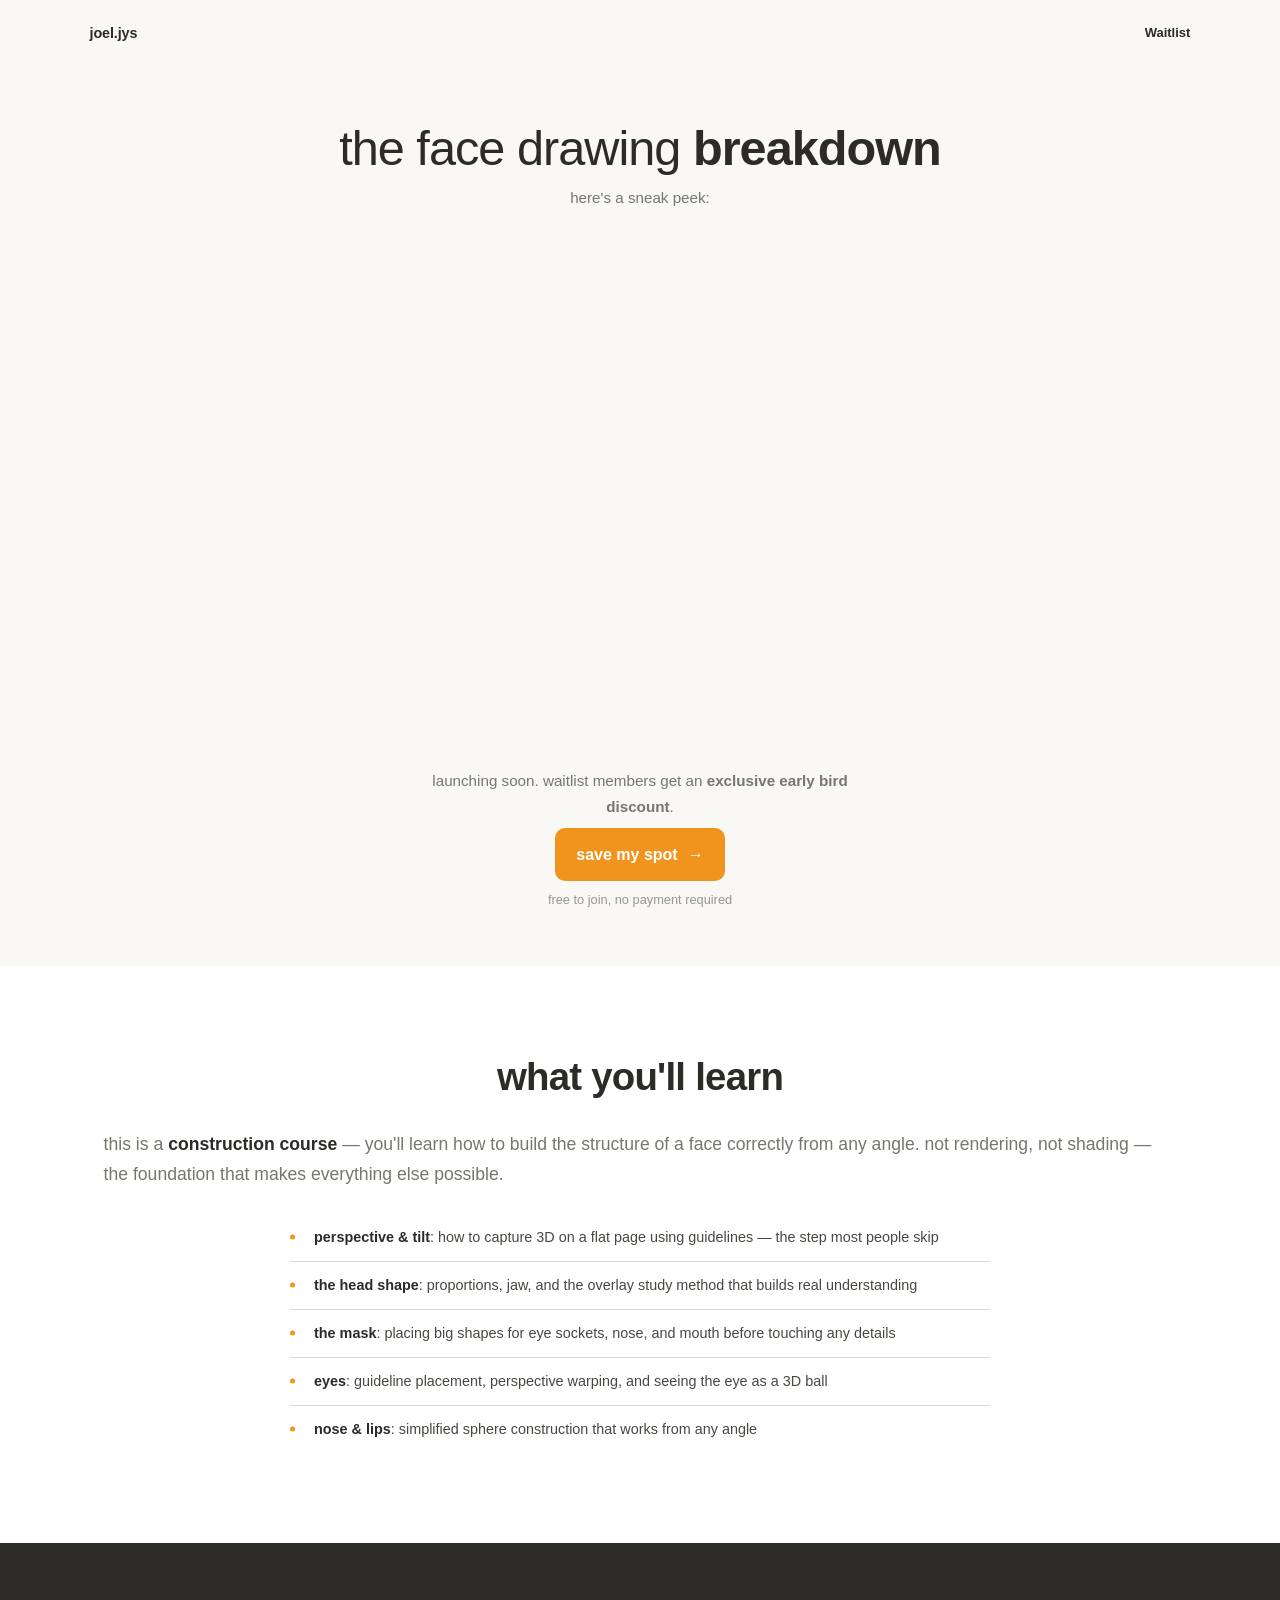
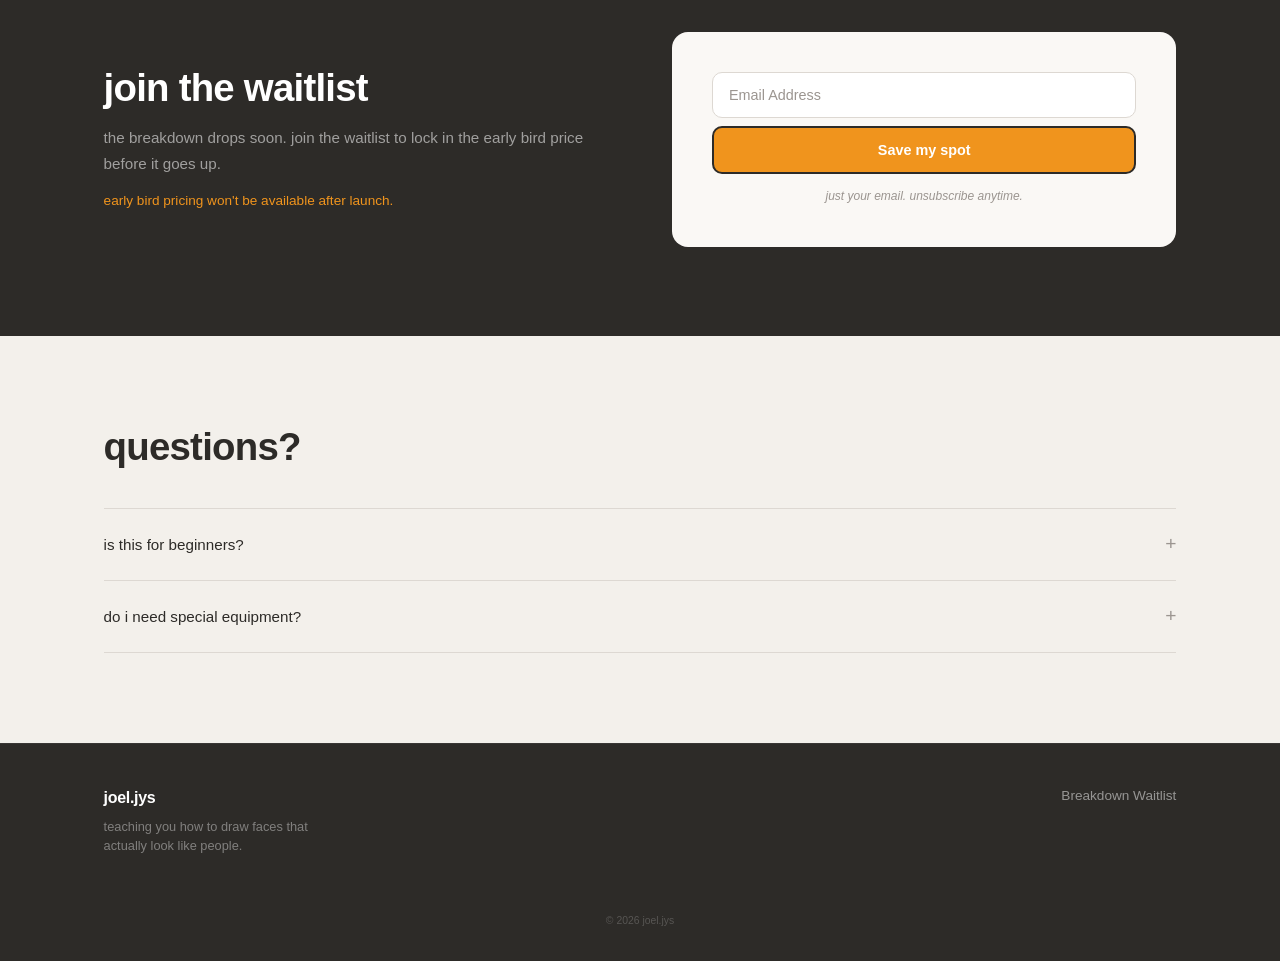
==== index.html @ 5db6d072 "Initial commit: migrate joeljys.com from Netlify" ====
<!DOCTYPE html>
<html lang="en">
<head>
  <meta charset="UTF-8">
  <meta name="viewport" content="width=device-width, initial-scale=1.0">
  <meta name="description" content="join the waitlist for the face drawing breakdown — the face construction method that fixed my drawings.">
  <meta property="og:type" content="website">
  <meta property="og:title" content="the face drawing breakdown - waitlist">
  <meta property="og:description" content="i figured out why your face drawings look 'off'. the face drawing breakdown teaches you how to construct faces correctly from any angle.">
  <meta property="og:image" content="https://joeljys.com/og-image.jpg">
  <meta property="og:url" content="https://joeljys.com">
  <meta name="twitter:card" content="summary_large_image">
  <meta name="twitter:title" content="the face drawing breakdown - waitlist">
  <meta name="twitter:description" content="i figured out why your face drawings look 'off'. the face drawing breakdown shows you the construction method that fixes it.">
  <meta name="twitter:image" content="https://joeljys.com/twitter-card.jpg">
  <link rel="icon" type="image/png" href="favicon.png">
  <title>the face drawing breakdown - waitlist</title>


  <link rel="stylesheet" href="assets/css/custom.css">
</head>
<body>

  <!-- NAV -->
  <nav class="pill-nav">
    <div class="pill-nav-inner">
      <a href="https://joeljys.com" class="brand">joel.jys</a>
      <div class="nav-links">
        <a href="#waitlist" class="nav-link nav-link-accent">Waitlist</a>
      </div>
    </div>
  </nav>

  <!-- ============ HERO ============ -->
  <section class="hero">
    <div class="hero-fade">
      <div class="hero-text">
        <h1 class="hero-title">
          <span>the face drawing</span>
          <span class="hero-title-sub"><strong>breakdown</strong></span>
        </h1>
        <p class="hero-sub">
          here's a sneak peek:
        </p>
      </div>
      <div class="hero-video-wrap">
        <iframe width="560" height="315" src="https://www.youtube.com/embed/fJEwE0bMt4Y?si=ItxbrLTbiFa2AALM" title="YouTube video player" frameborder="0" allow="accelerometer; autoplay; clipboard-write; encrypted-media; gyroscope; picture-in-picture; web-share" referrerpolicy="strict-origin-when-cross-origin" allowfullscreen style="border-radius: 8px; width: 100%; aspect-ratio: 16/9; height: auto;"></iframe>
      </div>
      <div class="hero-text">
        <p class="hero-sub">
          launching soon. waitlist members get an <strong>exclusive early bird discount</strong>.
        </p>
        <a href="#waitlist" class="btn">
          save my spot <span class="btn-arrow">→</span>
        </a>
        <p class="hero-micro">free to join, no payment required</p>
      </div>
    </div>
  </section>

  <!-- ============ WHAT'S INSIDE ============ -->
  <section class="learn">
    <div class="learn-inner">
      <h2>what you'll learn</h2>
      <p style="color: var(--mid); margin-bottom: 1.5rem;">this is a <strong style="color: var(--fg);">construction course</strong> — you'll learn how to build the structure of a face correctly from any angle. not rendering, not shading — the foundation that makes everything else possible.</p>
      <ul class="learn-list">
        <li><strong>perspective & tilt</strong>: how to capture 3D on a flat page using guidelines — the step most people skip</li>
        <li><strong>the head shape</strong>: proportions, jaw, and the overlay study method that builds real understanding</li>
        <li><strong>the mask</strong>: placing big shapes for eye sockets, nose, and mouth before touching any details</li>
        <li><strong>eyes</strong>: guideline placement, perspective warping, and seeing the eye as a 3D ball</li>
        <li><strong>nose & lips</strong>: simplified sphere construction that works from any angle</li>
      </ul>
    </div>
  </section>

  <!-- ============ WAITLIST ============ -->
  <section id="waitlist" class="waitlist">
    <div class="waitlist-inner">
      <div class="waitlist-content">
        <h2>join the waitlist</h2>
        <p class="waitlist-desc">the breakdown drops soon. join the waitlist to lock in the early bird price before it goes up.</p>
        <p class="waitlist-urgency">early bird pricing won't be available after launch.</p>
      </div>
      <div class="waitlist-form">
        <div class="kit-form-container">
          <script src="https://f.convertkit.com/ckjs/ck.5.js"></script>
          <form action="https://app.kit.com/forms/9242110/subscriptions" class="seva-form formkit-form" method="post" data-sv-form="9242110" data-uid="a7ae5dab92" data-format="inline" data-version="5" data-options="{&quot;settings&quot;:{&quot;after_subscribe&quot;:{&quot;action&quot;:&quot;redirect&quot;,&quot;redirect_url&quot;:&quot;https://joeljys.com/thank-you&quot;}},&quot;version&quot;:&quot;5&quot;}">
            <div data-style="clean">
              <ul class="formkit-alert formkit-alert-error" data-element="errors" data-group="alert"></ul>
              <div data-element="fields" data-stacked="false" class="seva-fields formkit-fields">
                <div class="formkit-field">
                  <input class="formkit-input" name="email_address" aria-label="Email Address" placeholder="Email Address" required="" type="email" style="color: rgb(0, 0, 0); border-color: rgb(227, 227, 227); border-radius: 4px; font-weight: 400;">
                </div>
                <button data-element="submit" class="formkit-submit formkit-submit" style="color: rgb(255, 255, 255); background-color: rgb(22, 119, 190); border-radius: 4px; font-weight: 400;">
                  <div class="formkit-spinner"><div></div><div></div><div></div></div>
                  <span>Save my spot</span>
                </button>
              </div>
            </div>
          </form>
        </div>
        <p class="waitlist-fine">just your email. unsubscribe anytime.</p>
      </div>
    </div>
  </section>

  <!-- ============ FAQ ============ -->
  <section class="faq">
    <div class="faq-inner">
      <h2>questions?</h2>
      <div class="faq-list">
        <details class="faq-item">
          <summary class="faq-q">is this for beginners?</summary>
          <p class="faq-a">yes. if you can draw basic shapes, you can follow this. it's designed for anyone who struggles with faces — whether you're brand new or you've been drawing for years and still can't get them right.</p>
        </details>
        <details class="faq-item">
          <summary class="faq-q">do i need special equipment?</summary>
          <p class="faq-a">nope. pencil and paper, or any digital drawing app. the method works regardless of your tools.</p>
        </details>
      </div>
    </div>
  </section>

  <!-- ============ FOOTER ============ -->
  <footer class="footer">
    <div class="footer-inner">
      <div class="footer-left">
        <div class="footer-logo">joel.jys</div>
        <p class="footer-tagline">teaching you how to draw faces that actually look like people.</p>
      </div>
      <nav class="footer-links">
        <a href="#waitlist">Breakdown Waitlist</a>
      </nav>
    </div>
    <p class="footer-copy">&copy; 2026 joel.jys</p>
  </footer>

</body>
</html>
---- assets/css/custom.css ----
/* ================================================
   JOEL.JYS — FACE DRAWING COURSE WAITLIST
   ================================================ */

:root {
  --bg:      #F3F0EB;
  --fg:      #2D2B28;
  --fg-soft: #4A4742;
  --mid:     #7A756E;
  --light:   #9B9590;
  --faint:   #DDD8D2;
  --accent:  #F0941D;
  --accent-h:#D98318;
  --plum:    #9B7EAC;
  --white:   #FFFFFF;
  --paper:   #FAF8F5;

  --section-py: clamp(3.5rem, 7vw, 6rem);
  --container-px: max(1.5rem, 7vw);

  --sans:  'Helvetica Neue', Helvetica, Arial, sans-serif;
  --display: 'Helvetica Neue', Helvetica, Arial, sans-serif;
  --serif: 'Instrument Serif', Georgia, serif;
}

/* ── Reset ── */
*, *::before, *::after { margin: 0; padding: 0; box-sizing: border-box; }
html { scroll-behavior: smooth; -webkit-font-smoothing: antialiased; }
body {
  font-family: var(--sans);
  color: var(--fg);
  background: var(--bg);
  font-size: clamp(0.95rem, 0.85rem + 0.4vw, 1.1rem);
  line-height: 1.7;
  overflow-x: hidden;
}

/* ── Typography ── */
h1, h2, h3 {
  font-family: var(--display);
  font-weight: 700;
  line-height: 1.1;
  letter-spacing: -0.02em;
}

h1 { font-size: clamp(1.8rem, 3.8vw, 3.2rem); line-height: 1.15; font-family: 'Helvetica Neue', Helvetica, Arial, sans-serif; font-weight: 500; }
h2 { font-size: clamp(1.5rem, 3vw, 2.4rem); }
h3 { font-size: clamp(1.05rem, 1.3vw + 0.3rem, 1.25rem); }

em {
  font-style: italic;
  color: var(--plum);
}

small { font-size: 0.8em; opacity: 0.6; }


/* ── Pill Nav ── */
.pill-nav {
  width: 100%;
  display: flex; justify-content: center;
  padding: 16px var(--container-px);
  background: var(--paper);
}
.pill-nav-inner {
  display: flex; align-items: center; justify-content: space-between;
  width: 100%; max-width: 1252px;
}
.brand {
  color: var(--fg); text-decoration: none;
  font-weight: 600; font-size: 0.9rem; letter-spacing: -0.01em;
}
.nav-links { display: flex; gap: 20px; }
.nav-link {
  padding: 6px 0;
  text-decoration: none; font-size: 0.8125rem; font-weight: 500;
  color: var(--mid); transition: color 0.15s;
}
.nav-link:hover { color: var(--fg); }
.nav-link-accent { color: var(--fg); font-weight: 600; }
.nav-link-accent:hover { color: var(--fg); }

/* ── Buttons ── */
.btn {
  display: inline-flex; align-items: center; gap: 10px;
  padding: 0.75rem 1.25rem;
  background: var(--accent); color: var(--white);
  border: 1px solid transparent; border-radius: 0.625rem;
  font-family: var(--sans); font-size: 1rem; font-weight: 600;
  text-decoration: none; transition: background-color 0.15s ease;
  cursor: pointer;
}
.btn:hover {
  background: var(--accent-h);
}
.btn-light {
  background: var(--white); border-color: rgba(255,255,255,0.3);
  color: var(--fg);
}
.btn-light:hover {
  background: var(--bg); border-color: var(--bg);
  box-shadow: 0 12px 32px rgba(255,255,255,0.1);
}
.btn-dark {
  background: var(--fg); border-color: var(--fg);
  color: var(--white);
}
.btn-dark:hover {
  background: #1A1816;
  transform: translateY(-2px);
  box-shadow: 0 12px 32px rgba(0,0,0,0.25);
}
.btn-arrow {
  display: inline-block;
  transition: transform 0.25s cubic-bezier(.4,0,.2,1);
}
.btn:hover .btn-arrow { transform: translateX(5px); }

/* ================================================
   HERO
   ================================================ */
.hero {
  background: var(--paper);
  padding: 0 var(--container-px);
  min-height: 100vh;
  display: flex;
  align-items: center;
  justify-content: center;
}
.hero-split {
  width: 100%;
  max-width: 1252px;
  margin: 0 auto;
  display: grid;
  grid-template-columns: 1fr;
  gap: 2.5rem;
  align-items: center;
  animation: fadeIn 0.6s cubic-bezier(.4,0,.2,1) forwards;
}
@media (min-width: 960px) {
  .hero-split {
    grid-template-columns: 1fr 1fr;
    gap: clamp(3rem, 5vw, 5rem);
  }
}

/* ── Hero centered (VSL layout) ── */
.hero-fade {
  width: 100%;
  max-width: 900px;
  margin: 0 auto;
  display: flex;
  flex-direction: column;
  align-items: center;
  text-align: center;
  gap: 2rem;
  animation: fadeIn 0.6s cubic-bezier(.4,0,.2,1) forwards;
}

/* ── Hero left (text + CTA) ── */
.hero-left {
  display: flex;
  flex-direction: column;
  gap: 1rem;
  text-align: center;
}
@media (min-width: 960px) {
  .hero-left { text-align: left; }
}

.hero-kicker {
  font-size: 0.75rem;
  font-weight: 600;
  letter-spacing: 0.08em;
  text-transform: uppercase;
  color: var(--light);
}

.hero-actions {
  display: flex;
  flex-direction: row;
  align-items: center;
  gap: 1rem;
}
@media (max-width: 959px) {
  .hero-actions { justify-content: center; }
}

/* ── Hero right (key visual) ── */
.hero-right {
  display: flex;
  justify-content: center;
}
.hero-visual {
  width: 100%;
  max-width: 520px;
  aspect-ratio: 4 / 3;
  background: var(--bg);
  border-radius: 16px;
  border: 1px solid rgba(0,0,0,0.08);
  box-shadow: 0px 24px 60px rgba(0,0,0,0.08), 0px 8px 20px rgba(0,0,0,0.04);
  display: flex;
  align-items: center;
  justify-content: center;
}
.hero-visual span {
  font-size: 0.7rem;
  color: var(--light);
  text-align: center;
  padding: 1rem;
}

/* ── Hero text ── */
.hero-text {
  display: flex; flex-direction: column;
  align-items: center;
  text-align: center;
  gap: 0.5rem;
  max-width: 100%;
}
.hero-title {
  margin-bottom: 0;
}
.hero-line {
  display: block;
}
.hero-title em {
  color: inherit;
}
.hero-title strong {
  font-weight: 600;
}

.hero-sub {
  font-size: clamp(0.95rem, 1.1vw, 1.1rem);
  color: var(--mid); line-height: 1.7;
  max-width: 480px;
}
@media (max-width: 959px) {
  .hero-sub { max-width: 400px; margin-left: auto; margin-right: auto; }
}

.hero-cta {
  margin-top: 0.25rem;
}


/* ── Hero image (no-VSL version) ── */
.hero-image-wrap {
  width: 100%;
  max-width: 420px;
}
.hero-image-placeholder {
  aspect-ratio: 3 / 4;
  background: var(--bg);
  border-radius: 12px;
  border: 1px solid rgba(0,0,0,0.1);
  box-shadow: 0px 20px 50px rgba(0,0,0,0.08), 0px 6px 16px rgba(0,0,0,0.04);
  display: flex;
  align-items: center;
  justify-content: center;
}
.hero-image-placeholder span {
  font-size: 0.7rem;
  color: var(--light);
}

/* ── Hero before/after ── */
.hero-ba {
  display: flex;
  align-items: center;
  gap: 1.25rem;
  width: 100%;
  max-width: 100%;
}
.hero-ba-card {
  flex: 1;
  min-width: 0;
  border-radius: 12px;
  overflow: hidden;
  border: 1px solid var(--faint);
  background: var(--white);
  box-shadow: 0 2px 20px rgba(44, 36, 32, 0.04);
  position: relative;
  transition: transform 0.2s ease;
}
.hero-ba-card:hover {
  transform: translateY(-3px);
}
.hero-ba-img {
  aspect-ratio: 3 / 4;
  background: var(--faint);
  display: flex;
  align-items: center;
  justify-content: center;
}
.hero-ba-img span {
  font-size: 0.65rem;
  color: var(--light);
  text-align: center;
  padding: 0.5rem;
}
.hero-ba-label {
  position: absolute;
  bottom: 0.75rem;
  left: 50%;
  transform: translateX(-50%);
  padding: 0.35rem 1rem;
  font-size: 0.7rem;
  font-weight: 600;
  text-transform: uppercase;
  letter-spacing: 0.06em;
  color: var(--white);
  background: var(--fg);
  border-radius: 100px;
}
.hero-ba-arrow {
  flex-shrink: 0;
  color: var(--light);
}
@media (min-width: 768px) {
  .hero-ba-card { border-radius: 16px; }
}
@media (max-width: 959px) {
  .hero-ba { max-width: 480px; margin: 0 auto; gap: 0.75rem; }
}

/* ── Hero video (VSL version) ── */
.hero-video-wrap {
  width: 100%;
  max-width: 860px;
}

/* ================================================
   CAROUSEL (designspells-style marquee)
   ================================================ */
@keyframes marquee {
  0%  { transform: translate(0); }
  to  { transform: translate(-100%); }
}

.carousel {
  background: var(--paper);
  overflow: hidden;
  padding: 0.5rem 0 clamp(1.5rem, 3vw, 2.5rem);
}
.carousel-track {
  display: flex;
  width: 100vw;
  overflow: hidden;
}
.carousel-track:hover .carousel-strip {
  animation-play-state: paused;
}
.carousel-strip {
  display: flex;
  flex-shrink: 0;
  gap: 1.25rem;
  padding: 0.5rem 0.625rem;
  animation: marquee 60s linear infinite;
}
.carousel-card {
  flex-shrink: 0;
  width: calc(13rem * 16 / 9);
  height: 18rem;
  border-radius: 0.5rem;
  background: var(--faint);
  border: 1px solid rgba(214,211,209,0.1);
  display: flex; align-items: center; justify-content: center;
  overflow: hidden;
  transition: border-color 0.2s, box-shadow 0.2s;
}
.carousel-card:hover {
  border-color: var(--plum);
  box-shadow: 0 0 0 4px rgba(155,126,172,0.4);
}
.carousel-card span {
  font-size: 0.65rem; color: var(--light);
  text-align: center; padding: 0.5rem;
}

.hero-video-placeholder {
  aspect-ratio: 2560 / 1600;
  background: var(--bg);
  border-radius: 8px;
  border: 1px solid rgba(0,0,0,0.1);
  box-shadow: 0px 20px 50px rgba(0,0,0,0.08), 0px 6px 16px rgba(0,0,0,0.04);
  display: flex; flex-direction: column;
  align-items: center; justify-content: center;
  gap: 0.5rem;
  overflow: hidden;
}
.hero-video-play {
  font-size: 2.5rem;
  color: var(--light);
}
.hero-video-placeholder p {
  font-size: 0.8rem; color: var(--light);
  font-weight: 500;
}

.hero-proof {
  font-size: 0.8rem;
  color: var(--light);
  margin-top: 0.25rem;
}

.hide-mobile { display: none; }
@media (min-width: 640px) { .hide-mobile { display: inline; } }

/* ================================================
   BEFORE / AFTER
   ================================================ */
.before-after {
  background: var(--bg);
  padding: clamp(2rem, 4vw, 4rem) 0;
}
.before-after-inner {
  max-width: 1252px; margin: 0 auto;
  padding: 0 var(--container-px);
  text-align: center;
}
.before-after-inner h2 {
  margin-bottom: clamp(1.5rem, 3vw, 2rem);
}
.ba-grid {
  display: grid;
  grid-template-columns: 1fr 1fr;
  gap: 1.5rem;
}
.ba-card {
  border-radius: 12px;
  overflow: hidden;
  border: 1px solid rgba(0,0,0,0.06);
}
.ba-img {
  aspect-ratio: 4 / 5;
  background: var(--faint);
  display: flex; align-items: center; justify-content: center;
}
.ba-img span {
  font-size: 0.65rem; color: var(--light); text-align: center; padding: 0.5rem;
}
.ba-label {
  padding: 0.75rem;
  font-size: 0.8rem;
  font-weight: 600;
  text-transform: uppercase;
  letter-spacing: 0.06em;
  background: var(--paper);
  color: var(--mid);
  text-align: center;
}
.ba-after .ba-label {
  color: var(--plum);
}
@media (max-width: 480px) {
  .ba-grid { grid-template-columns: 1fr; max-width: 320px; margin: 0 auto; }
}


/* ================================================
   STORY
   ================================================ */
.story {
  background: var(--paper);
  padding: var(--section-py) 0;
}
.story-header {
  max-width: 1252px; margin: 0 auto;
  padding: 0 var(--container-px);
  text-align: center;
  margin-bottom: clamp(1.5rem, 3vw, 2.5rem);
}
.story-inner {
  max-width: 1252px; margin: 0 auto;
  padding: 0 var(--container-px);
  display: grid;
  grid-template-columns: 1fr;
  gap: 2.5rem;
  align-items: start;
}
@media (min-width: 768px) {
  .story-inner {
    grid-template-columns: 1fr 1.1fr;
    gap: 3.5rem;
  }
}

.story-photos {
  display: flex;
  align-items: flex-start;
}
.story-photo {
  width: 100%;
}
.story-photo-placeholder {
  border-radius: 12px;
  border: 2px dashed var(--faint);
  background: var(--paper);
  display: flex; align-items: center; justify-content: center;

  font-size: 0.75rem; color: var(--light);
  text-align: center; padding: 1rem;
  aspect-ratio: 4/3;
}

.story-paragraphs {
  display: flex;
  flex-direction: column;
  gap: 1.25rem;
}
.story-paragraphs p {
  color: var(--fg-soft);
  font-size: clamp(0.95rem, 1.3vw, 1.05rem);
  line-height: 1.75;
}
.story-paragraphs strong {
  color: var(--fg);
  font-weight: 600;
}

/* ── Story callout (commented out for waitlist version) ── */
/*
.story-callout-section {
  background: var(--bg);
  padding: clamp(3rem, 6vw, 5rem) var(--container-px);
  text-align: center;
}
.callout-question {
  font-family: var(--serif);
  font-size: clamp(1.6rem, 3.5vw, 2.4rem);
  color: var(--fg);
  font-style: italic;
}
.callout-reveal {
  display: flex;
  flex-direction: column;
  align-items: center;
  gap: clamp(1.5rem, 3vw, 2rem);
  margin-top: clamp(2rem, 4vw, 3rem);
}
.callout-illustration {
  width: 100%;
  max-width: 560px;
  aspect-ratio: 4 / 3;
  background: var(--paper);
  border-radius: 12px;
  border: 1px solid rgba(0,0,0,0.08);
  box-shadow: 0px 20px 50px rgba(0,0,0,0.06), 0px 6px 16px rgba(0,0,0,0.03);
  display: flex;
  align-items: center;
  justify-content: center;
}
.callout-illustration span {
  font-size: 0.6rem; color: var(--light);
}
.callout-text {
  font-size: clamp(1.2rem, 2vw, 1.5rem);
  line-height: 1.55;
  color: var(--fg);
}
.callout-text strong {
  font-weight: 700;
}
*/

/* ── Question → Answer → Kicker pattern ── */
.story-punchline,
.section-emphasis {
  max-width: 600px; margin: 0 auto;
  padding: clamp(1rem, 2vw, 1.5rem) var(--container-px);
  text-align: center;
}
.punchline-question,
.punchline-answer,
.punchline-kicker {
  font-size: clamp(1.2rem, 2vw, 1.5rem);
  line-height: 1.45;
  color: var(--fg);
}
.punchline-answer {
  font-weight: 700;
  margin-top: 0.5rem;
}
.punchline-kicker {
  color: var(--mid);
  margin-top: 0.5rem;
}

.card-placeholder {
  text-align: center; color: var(--mid);
  font-size: 0.8rem; font-weight: 500; line-height: 1.6;
}

/* === WAITLIST VERSION CLEANUP === */

/* ================================================
   PROBLEM (commented out for waitlist version)
   ================================================ */
/*
.problem {
  background: var(--bg);
  padding: clamp(2rem, 4vw, 4rem) 0;
}
.problem-layout {
  max-width: 1252px; margin: 0 auto;
  padding: 0 var(--container-px);
  display: grid;
  grid-template-columns: 2fr 5fr;
  gap: clamp(2rem, 4vw, 3.5rem);
  align-items: start;
}
.problem-header h2 {
  font-size: clamp(1.8rem, 3.5vw, 2.8rem);
}
.problem-character {
  margin-top: 1.5rem;
  width: 140px;
  height: 180px;
  display: flex; align-items: center; justify-content: center;
}
.problem-character span {
  font-size: 0.6rem; color: var(--light);
  text-align: center;
}

.problem-gallery {
  display: grid;
  grid-template-columns: repeat(3, 1fr);
  gap: 1rem;
}
@media (max-width: 768px) {
  .problem-layout {
    grid-template-columns: 1fr;
  }
  .problem-header { position: static; text-align: center; }
  .problem-gallery { grid-template-columns: 1fr; }
}
.problem-card {
  background: var(--paper);
  border-radius: 12px;
  overflow: hidden;
  border: 1px solid var(--faint);
}
.problem-card-img {
  aspect-ratio: 9/10;
  background: var(--faint);
  display: flex; align-items: center; justify-content: center;
}
.problem-card-img span {
  font-size: 0.7rem; color: var(--light); text-align: center;
  padding: 0.5rem;
}
.problem-card p {
  padding: 1rem 1.25rem;
  color: var(--fg-soft); font-size: 0.9rem;
  line-height: 1.6;
}
*/


/* ================================================
   METHOD
   ================================================ */
.method {
  background: var(--paper);
  padding: clamp(2rem, 4vw, 4rem) 0;
}
.method-inner {
  max-width: 1252px; margin: 0 auto;
  padding: 0 var(--container-px);
}

/* Method bento, punchline (commented out for waitlist version) */
/*
.method-but {
  font-size: clamp(3rem, 7vw, 5rem);
  text-align: left;
  margin-bottom: clamp(1rem, 2vw, 1.5rem);
}

.method-bento {
  display: grid;
  grid-template-columns: 1fr 1fr;
  gap: 1rem;
  margin-bottom: clamp(1.5rem, 3vw, 2rem);
}
.bento-card {
  background: var(--bg);
  border-radius: 12px;
  border: 1px solid rgba(0,0,0,0.08);
  box-shadow: 0px 2px 8px rgba(0,0,0,0.04);
  padding: clamp(1.25rem, 2vw, 1.75rem);
  display: flex;
  flex-direction: column;
  gap: 1rem;
}
.bento-card p {
  font-size: clamp(0.95rem, 1.3vw, 1.05rem);
  line-height: 1.6;
  color: var(--fg-soft);
}
.bento-card strong {
  color: var(--fg);
  font-weight: 600;
}
.bento-card-img {
  background: var(--paper);
  border-radius: 8px;
  min-height: 180px;
  display: flex;
  align-items: center;
  justify-content: center;
}
.bento-card-img span {
  font-size: 0.6rem;
  color: var(--light);
  text-align: center;
}
.punchline-section {
  background: var(--fg);
  padding: clamp(4rem, 8vw, 7rem) var(--container-px);
  text-align: center;
}
.method-punchline {
  font-family: var(--serif);
  font-size: clamp(2.5rem, 5.5vw, 4rem);
  font-weight: 400;
  color: var(--white);
  background: linear-gradient(135deg, var(--white) 0%, var(--accent) 100%);
  -webkit-background-clip: text;
  -webkit-text-fill-color: transparent;
  background-clip: text;
}

@media (max-width: 640px) {
  .method-bento {
    grid-template-columns: 1fr;
  }
}
*/

/* ── Story flow, method steps (commented out for waitlist version) ── */
/*
.story-block {
  text-align: center;
  margin-bottom: clamp(1.5rem, 3vw, 2.5rem);
}
.story-block h2 {
  max-width: 540px;
  margin: 0 auto;
}
.story-text {
  color: var(--fg-soft);
  font-size: clamp(1rem, 1.4vw, 1.1rem);
  line-height: 1.7;
  max-width: 480px;
  margin: 0 auto;
}
.story-visual {
  margin: 1.5rem auto;
  max-width: 400px;
}

.visual-graph {
  max-width: 300px;
  padding: 1rem 0;
}
.visual-graph svg {
  width: 100%; height: auto;
}

.method-steps {
  display: grid;
  grid-template-columns: 1fr;
  gap: 1.5rem;
  margin-top: 1.5rem;
}
@media (min-width: 600px) {
  .method-steps {
    grid-template-columns: 1fr auto 1fr;
    gap: 2rem;
    align-items: center;
  }
}

.method-step {
  text-align: center;
}
.method-step-label {
  display: inline-block;
  font-size: 0.7rem; font-weight: 600;
  letter-spacing: 0.08em; text-transform: uppercase;
  color: var(--plum);
  margin-bottom: 0.75rem;
}
.method-step-img {
  aspect-ratio: 4/5;
  border: 2px dashed var(--faint);
  border-radius: 12px;
  display: flex; align-items: center; justify-content: center;
  padding: 1.5rem;
  background: var(--bg);
  margin-bottom: 1rem;
}
.method-step h3 { margin-bottom: 0.4rem; }
.method-step p {
  color: var(--fg-soft); font-size: 0.9rem; line-height: 1.7;
  max-width: 280px; margin: 0 auto;
}

.method-step-arrow {
  font-family: var(--serif);
  font-style: italic;
  color: var(--light);
  font-size: 1rem;
  text-align: center;
}
@media (max-width: 599px) {
  .method-step-arrow { display: none; }
}
*/


/* ================================================
   WHO THIS IS FOR (old version removed — see waitlist version below)
   ================================================ */

/* === WAITLIST VERSION: Compact Story === */
.story-compact {
  max-width: 700px;
  margin: 0 auto;
  padding: 0 var(--container-px);
  text-align: center;
}
.story-compact h2 {
  margin-bottom: clamp(1rem, 2vw, 1.5rem);
}
.story-compact p {
  color: var(--fg-soft);
  font-size: clamp(0.95rem, 1.3vw, 1.05rem);
  line-height: 1.75;
  margin-bottom: 1rem;
}
.story-compact .story-for-you {
  color: var(--mid);
  font-size: clamp(0.9rem, 1.2vw, 1rem);
  font-style: italic;
  margin-bottom: 0;
}

/* === WAITLIST VERSION: Who This Is For === */
.for-you {
  background: var(--bg);
  padding: var(--section-py) 0;
}
.for-you-inner {
  max-width: 1252px;
  margin: 0 auto;
  padding: 0 var(--container-px);
  display: grid;
  grid-template-columns: 1fr;
  gap: 1.5rem;
  align-items: start;
}
@media (min-width: 768px) {
  .for-you-inner {
    grid-template-columns: 2fr 3fr;
    gap: clamp(3rem, 6vw, 6rem);
    align-items: center;
  }
}
.for-you-inner h2 {
  margin: 0;
}
.for-you-list {
  list-style: none;
  display: grid;
  grid-template-columns: 1fr;
  gap: 0;
}
.for-you-list li {
  color: var(--fg-soft);
  font-size: clamp(0.88rem, 1vw, 0.95rem);
  line-height: 1.5;
  padding: 0.55rem 0 0.55rem 1.5rem;
  position: relative;
  border-bottom: 1px solid var(--faint);
}
.for-you-list li:last-child {
  border-bottom: none;
}
.for-you-list li::before {
  content: '';
  position: absolute;
  left: 0;
  top: 50%;
  transform: translateY(-50%);
  width: 5px;
  height: 5px;
  border-radius: 50%;
  background: var(--accent);
}

/* === WAITLIST VERSION: What You'll Learn === */
.learn {
  background: var(--white);
  padding: var(--section-py) 0;
}
.learn-inner {
  max-width: 1252px;
  margin: 0 auto;
  padding: 0 var(--container-px);
}
.learn-inner h2 {
  text-align: center;
  margin-bottom: clamp(1.5rem, 3vw, 2rem);
}
.learn-list {
  list-style: none;
  display: flex;
  flex-direction: column;
  gap: 0;
  max-width: 700px;
  margin: 0 auto;
}
.learn-list li {
  color: var(--fg-soft);
  font-size: clamp(0.9rem, 1.1vw, 1rem);
  line-height: 1.6;
  padding: 0.75rem 0 0.75rem 1.5rem;
  position: relative;
  border-bottom: 1px solid var(--faint);
}
.learn-list li:last-child {
  border-bottom: none;
}
.learn-list li::before {
  content: '';
  position: absolute;
  left: 0;
  top: 50%;
  transform: translateY(-50%);
  width: 5px;
  height: 5px;
  border-radius: 50%;
  background: var(--accent);
}
.learn-list li strong {
  color: var(--fg);
  font-weight: 600;
}
.learn-grid {
  display: grid;
  grid-template-columns: 1fr 1fr;
  gap: 1rem;
  max-width: 900px;
  margin: 0 auto;
}
.learn-card {
  background: var(--paper);
  border-radius: 12px;
  border: 1px solid rgba(0,0,0,0.05);
  padding: clamp(1.25rem, 2vw, 1.5rem);
  box-shadow: 0 1px 4px rgba(0,0,0,0.03);
}
.learn-card strong {
  display: block;
  color: var(--fg);
  font-weight: 600;
  margin-bottom: 0.35rem;
  font-size: clamp(0.95rem, 1.2vw, 1.05rem);
}
.learn-card p {
  color: var(--fg-soft);
  font-size: clamp(0.85rem, 1.1vw, 0.95rem);
  line-height: 1.65;
}
@media (max-width: 540px) {
  .learn-grid { grid-template-columns: 1fr; }
}

/* ================================================
   TESTIMONIALS (commented out for waitlist version)
   ================================================ */
/*
.testimonials {
  background: var(--paper);
  padding: clamp(2rem, 4vw, 4rem) 0;
}
.testimonials-inner {
  max-width: 1252px; margin: 0 auto;
  padding: 0 var(--container-px);
}
.testimonials-inner h2 {
  text-align: center;
  margin-bottom: clamp(1.5rem, 3vw, 2rem);
}
.testimonial-grid {
  display: grid;
  grid-template-columns: repeat(3, 1fr);
  gap: 1.25rem;
}
.testimonial-card {
  background: var(--bg);
  border-radius: 12px;
  border: 1px solid rgba(0,0,0,0.06);
  padding: clamp(1.25rem, 2vw, 1.75rem);
  display: flex;
  flex-direction: column;
  justify-content: space-between;
  gap: 1.25rem;
}
.testimonial-quote {
  font-size: clamp(0.9rem, 1.2vw, 1rem);
  line-height: 1.65;
  color: var(--fg-soft);
  font-style: italic;
}
.testimonial-author {
  display: flex;
  align-items: center;
  gap: 0.75rem;
}
.testimonial-avatar {
  width: 36px; height: 36px;
  border-radius: 50%;
  background: var(--faint);
  display: flex; align-items: center; justify-content: center;
  flex-shrink: 0;
}
.testimonial-avatar span {
  font-size: 0.5rem; color: var(--light);
}
.testimonial-name {
  font-size: 0.85rem;
  font-weight: 600;
  color: var(--fg);
}
.testimonial-handle {
  font-size: 0.75rem;
  color: var(--light);
}
@media (max-width: 768px) {
  .testimonial-grid { grid-template-columns: 1fr; max-width: 480px; margin: 0 auto; }
}
*/

/* ================================================
   WAITLIST
   ================================================ */
.waitlist {
  background: var(--fg);
  color: var(--white);
  padding: var(--section-py) 0;
}
.waitlist-inner {
  max-width: 1252px; margin: 0 auto;
  padding: 0 var(--container-px);
  display: grid; grid-template-columns: 1fr; gap: 3rem;
  align-items: center;
}
@media (min-width: 768px) {
  .waitlist-inner { grid-template-columns: 1fr 1fr; gap: 4rem; }
}

.waitlist-content h2 { color: var(--white); margin-bottom: 1rem; }
.waitlist-desc {
  color: rgba(255,255,255,0.55);
  font-size: 0.95rem; line-height: 1.7;
}

.waitlist-urgency {
  font-size: 0.85rem;
  color: var(--accent);
  font-weight: 500;
  margin-top: 0.75rem;
}

.waitlist-form {
  background: var(--paper);
  border-radius: 16px;
  padding: clamp(1.5rem, 4vw, 2.5rem);
}

.kit-form-container { margin-bottom: 0.5rem; }

.waitlist-fine {
  font-size: 0.75rem; color: var(--light);
  font-style: italic; text-align: center;
  margin-top: 0.75rem;
}

/* ── ConvertKit form overrides ── */
.formkit-form[data-uid="a7ae5dab92"],
.formkit-form[data-uid="a7ae5dab92"][min-width~="400"],
.formkit-form[data-uid="a7ae5dab92"][min-width~="500"],
.formkit-form[data-uid="a7ae5dab92"][min-width~="600"],
.formkit-form[data-uid="a7ae5dab92"][min-width~="700"],
.formkit-form[data-uid="a7ae5dab92"][min-width~="800"] {
  max-width: 100% !important;
}
.formkit-form[data-uid="a7ae5dab92"] [data-style="clean"],
.formkit-form[data-uid="a7ae5dab92"][min-width~="700"] [data-style="clean"],
.formkit-form[data-uid="a7ae5dab92"][min-width~="800"] [data-style="clean"] {
  padding: 0 !important;
}
.formkit-form[data-uid="a7ae5dab92"] .formkit-fields {
  display: flex !important; flex-direction: column !important;
  gap: 8px !important; margin: 0 !important;
}
.formkit-form[data-uid="a7ae5dab92"] .formkit-field,
.formkit-form[data-uid="a7ae5dab92"] .formkit-submit {
  margin: 0 !important; width: 100% !important;
}
.formkit-form[data-uid="a7ae5dab92"] .formkit-input {
  width: 100% !important;
  padding: 14px 16px !important;
  border-radius: 10px !important;
  border: 1.5px solid var(--faint) !important;
  background: var(--white) !important;
  font-family: var(--sans) !important;
  font-size: 0.9rem !important;
  color: var(--fg) !important;
  transition: border-color 0.2s !important;
}
.formkit-form[data-uid="a7ae5dab92"] .formkit-input:focus {
  border-color: var(--accent) !important;
  outline: none !important;
  box-shadow: 0 0 0 3px rgba(240,148,29,0.08) !important;
}
.formkit-form[data-uid="a7ae5dab92"] .formkit-input::placeholder {
  color: var(--light) !important; opacity: 1 !important;
}
.formkit-form[data-uid="a7ae5dab92"] .formkit-submit {
  border-radius: 10px !important;
  background: var(--accent) !important;
  border: 2px solid var(--fg) !important;
  color: var(--white) !important;
  font-family: var(--sans) !important;
  font-weight: 600 !important;
  font-size: 0.9rem !important;
  cursor: pointer !important;
  transition: all 0.2s !important;
  min-height: 48px !important;
}
.formkit-form[data-uid="a7ae5dab92"] .formkit-submit span {
  padding: 14px 22px !important;
  display: block !important;
}
.formkit-form[data-uid="a7ae5dab92"] .formkit-submit:hover {
  background: var(--accent-h) !important;
  transform: translateY(-1px) !important;
}
.formkit-form[data-uid="a7ae5dab92"] .formkit-powered-by-convertkit-container {
  display: none !important;
}
.formkit-form[data-uid="a7ae5dab92"] .formkit-alert-success {
  background: var(--bg) !important;
  border-color: var(--accent) !important;
  color: var(--fg) !important;
  border-radius: 10px !important;
  font-family: var(--sans) !important;
}

/* ================================================
   FAQ
   ================================================ */
.faq {
  background: var(--bg);
  padding: var(--section-py) 0;
}
.faq-inner {
  max-width: 1252px; margin: 0 auto;
  padding: 0 var(--container-px);
}
.faq-inner h2 { margin-bottom: 2.5rem; }

.faq-list { display: flex; flex-direction: column; }

.faq-item {
  border-bottom: 1px solid var(--faint);
}
.faq-item:first-child { border-top: 1px solid var(--faint); }

.faq-q {
  padding: 1.2rem 0;
  font-family: var(--sans);
  font-size: 0.95rem; font-weight: 500;
  color: var(--fg); cursor: pointer;
  list-style: none;
  display: flex; justify-content: space-between; align-items: center;
  transition: color 0.2s;
}
.faq-q:hover { color: var(--fg-soft); }

.faq-q::-webkit-details-marker { display: none; }
.faq-q::marker { content: ''; }
.faq-q::after {
  content: '+';
  font-size: 1.2rem; font-weight: 400;
  color: var(--light); transition: transform 0.3s, color 0.2s;
  flex-shrink: 0; margin-left: 1rem;
}
.faq-item[open] .faq-q::after {
  transform: rotate(45deg);
  color: var(--plum);
}
.faq-q:hover::after { color: var(--plum); }

.faq-a {
  padding: 0 0 1.25rem;
  color: var(--fg-soft);
  font-size: 0.9rem; line-height: 1.75;
}

/* ================================================
   FINAL CTA (waitlist version)
   ================================================ */
.final-cta {
  background: var(--paper);
  padding: var(--section-py) 0;
  text-align: center;
}
.final-cta-inner {
  max-width: 1252px;
  margin: 0 auto;
  padding: 0 var(--container-px);
}
.final-cta-inner h2 {
  margin-bottom: 0.75rem;
}
.final-cta-inner p {
  color: var(--fg-soft);
  font-size: clamp(0.95rem, 1.1vw, 1.05rem);
  line-height: 1.6;
  margin-bottom: 1.5rem;
}
.final-cta-micro {
  font-size: 0.8rem !important;
  color: var(--light) !important;
  margin-bottom: 0 !important;
  margin-top: 0.75rem;
}

/* ── Hero microcopy ── */
.hero-micro {
  font-size: 0.8rem;
  color: var(--light);
}

/* ================================================
   FINAL CTA OLD (commented out)
   ================================================ */
/*
.final {
  background: var(--accent);
  color: var(--fg);
  padding: clamp(2rem, 4vw, 4rem) 0;
  text-align: center;
}
.final-inner {
  max-width: 1252px; margin: 0 auto;
  padding: 0 var(--container-px);
}
.final .punchline-question { color: rgba(45,43,40,0.65); }
.final .punchline-kicker { color: rgba(45,43,40,0.65); margin-bottom: 2rem; }
.final .btn { margin-top: 0.5rem; }
*/

/* ================================================
   FOOTER
   ================================================ */
.footer {
  background: var(--fg);
  border-top: 1px solid rgba(255,255,255,0.06);
  padding: 2.5rem 0 2rem;
}
.footer-inner {
  max-width: 1252px; margin: 0 auto;
  padding: 0 var(--container-px);
  display: flex; justify-content: space-between;
  align-items: flex-start; gap: 3rem;
}
.footer-logo {
  color: var(--white); font-weight: 600;
  font-size: 1rem; letter-spacing: -0.02em;
  margin-bottom: 0.4rem;
}
.footer-tagline {
  font-size: 0.8rem; color: rgba(255,255,255,0.4);
  max-width: 14rem; line-height: 1.5; margin-bottom: 1rem;
}
.footer-socials { display: flex; gap: 0.75rem; }
.footer-socials a {
  color: rgba(255,255,255,0.3); text-decoration: none;
  font-size: 0.75rem; transition: color 0.2s;
}
.footer-socials a:hover { color: var(--white); }

.footer-links {
  display: flex; flex-direction: column;
  align-items: flex-end; gap: 0.5rem;
}
.footer-links a {
  font-size: 0.85rem; color: rgba(255,255,255,0.5);
  text-decoration: none; transition: color 0.2s;
}
.footer-links a:hover { color: var(--white); }

.footer-copy {
  font-size: 0.65rem; color: rgba(255,255,255,0.2);
  margin-top: 2.5rem; text-align: center;
  max-width: 1252px; margin-left: auto; margin-right: auto;
}

@media (max-width: 540px) {
  .footer-inner { flex-direction: column; gap: 2rem; }
  .footer-links { align-items: flex-start; }
}

/* ================================================
   ANIMATION
   ================================================ */
@keyframes fadeIn {
  from { opacity: 0; transform: translateY(14px); }
  to   { opacity: 1; transform: translateY(0); }
}

/* ================================================
   RESPONSIVE
   ================================================ */
@media (max-width: 480px) {
  .nav-link { font-size: 0.75rem; }
}

/* ── Accessibility ── */
@media (prefers-reduced-motion: reduce) {
  *, *::before, *::after {
    animation-duration: 0.01ms !important;
    animation-iteration-count: 1 !important;
    transition-duration: 0.01ms !important;
  }
}

button:focus-visible, a:focus-visible, summary:focus-visible {
  outline: 2px solid var(--accent);
  outline-offset: 3px;
}
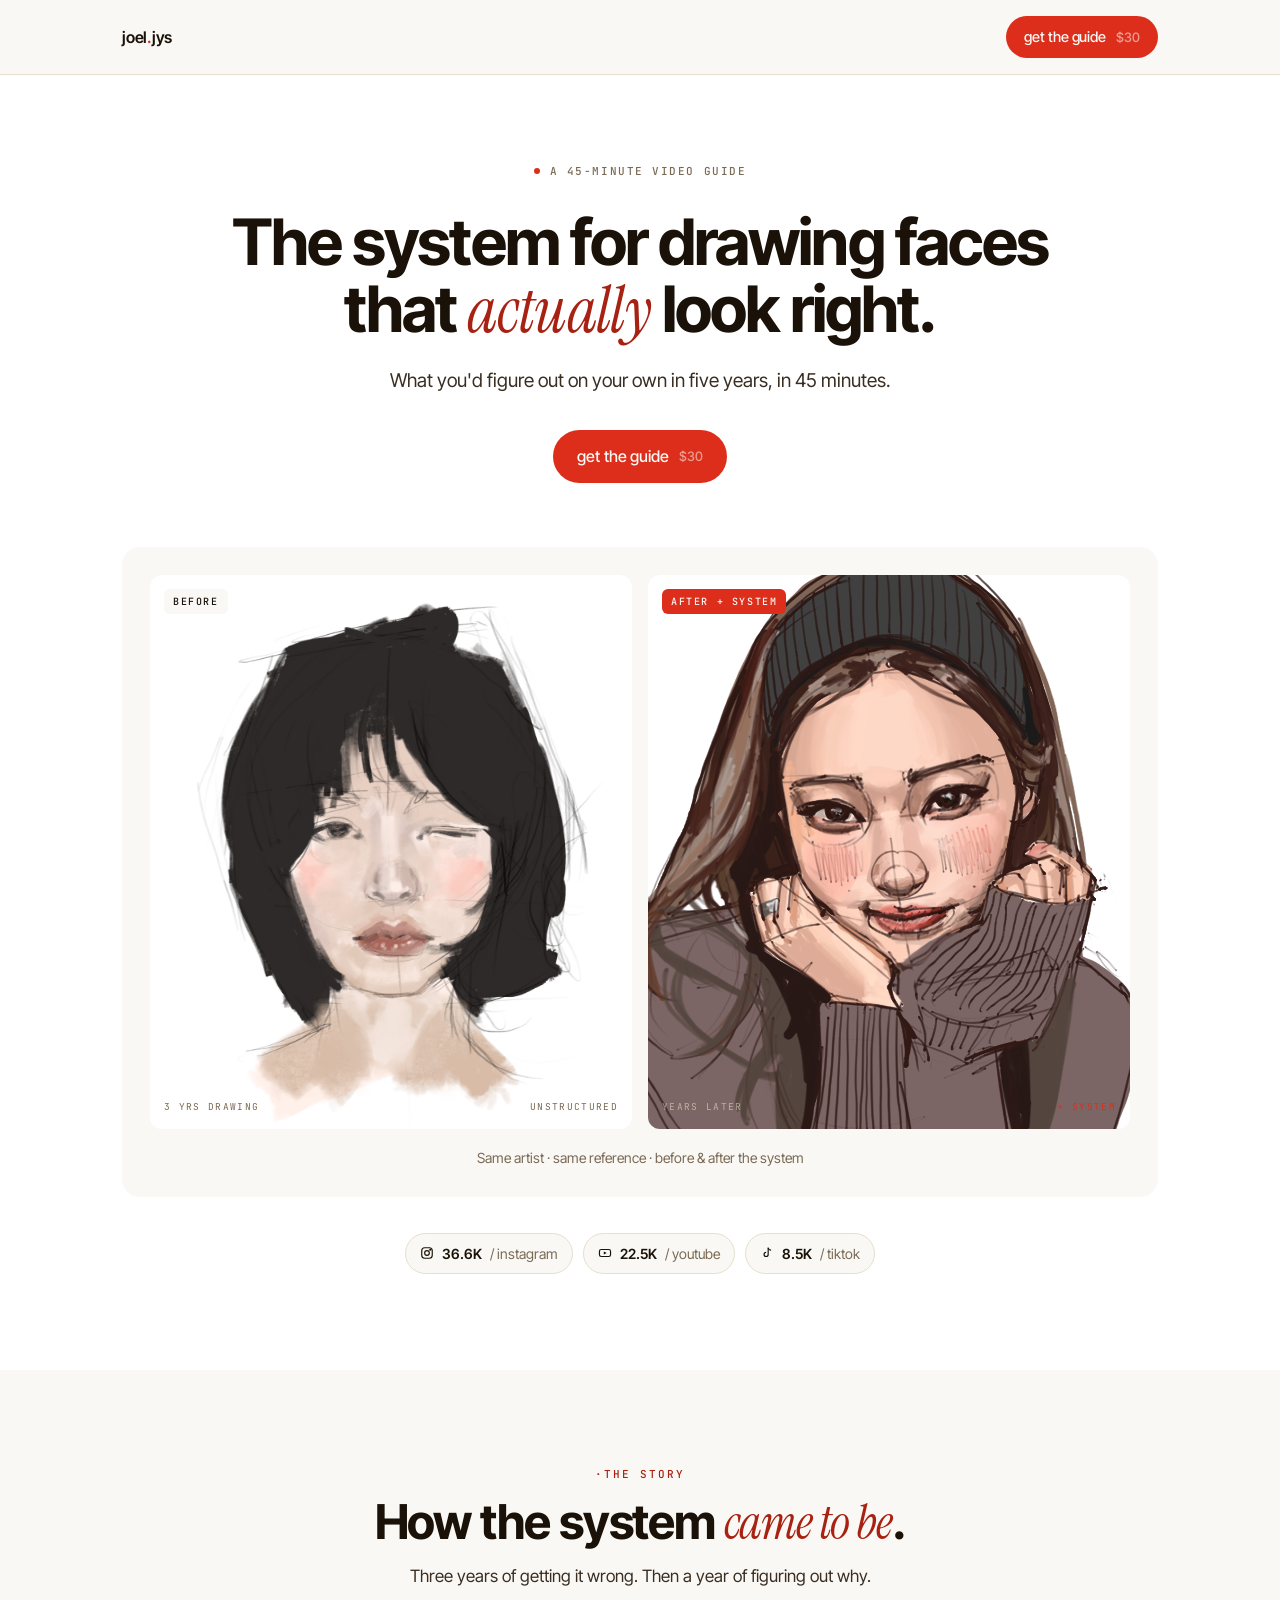
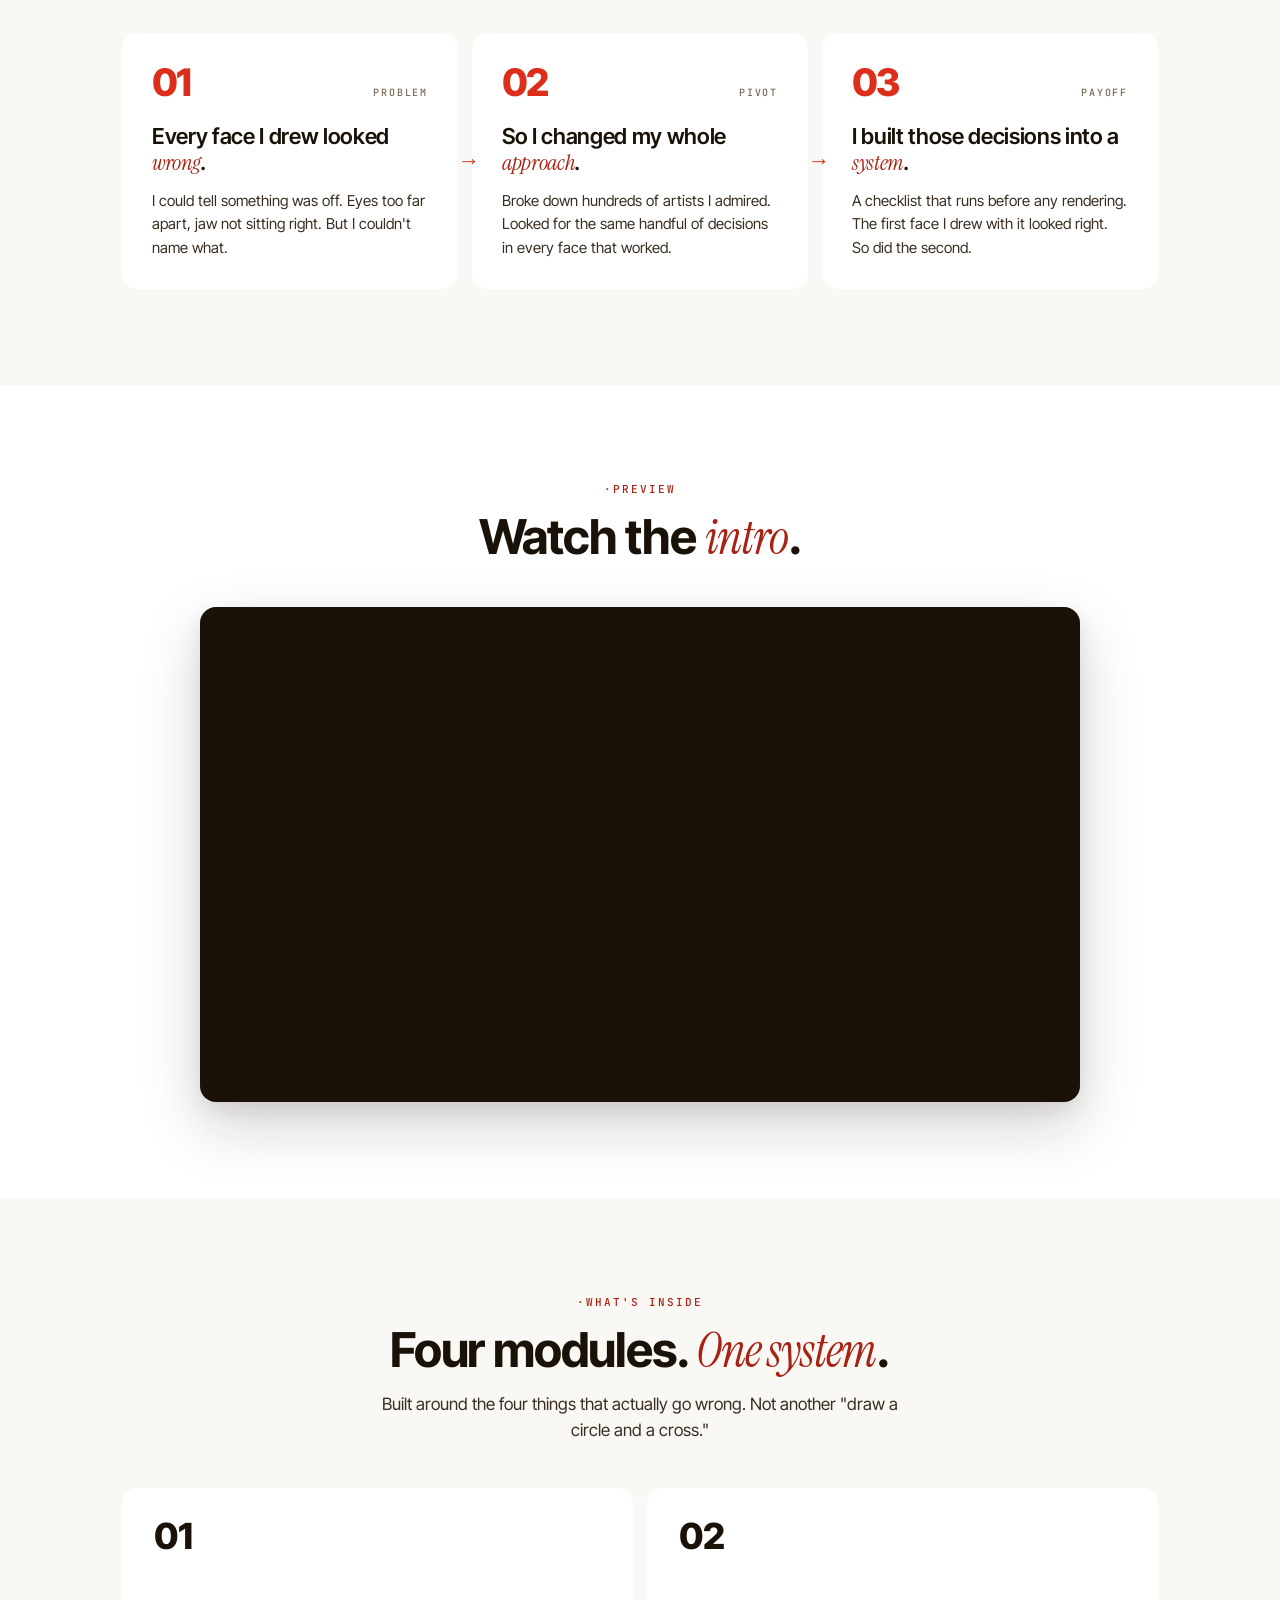
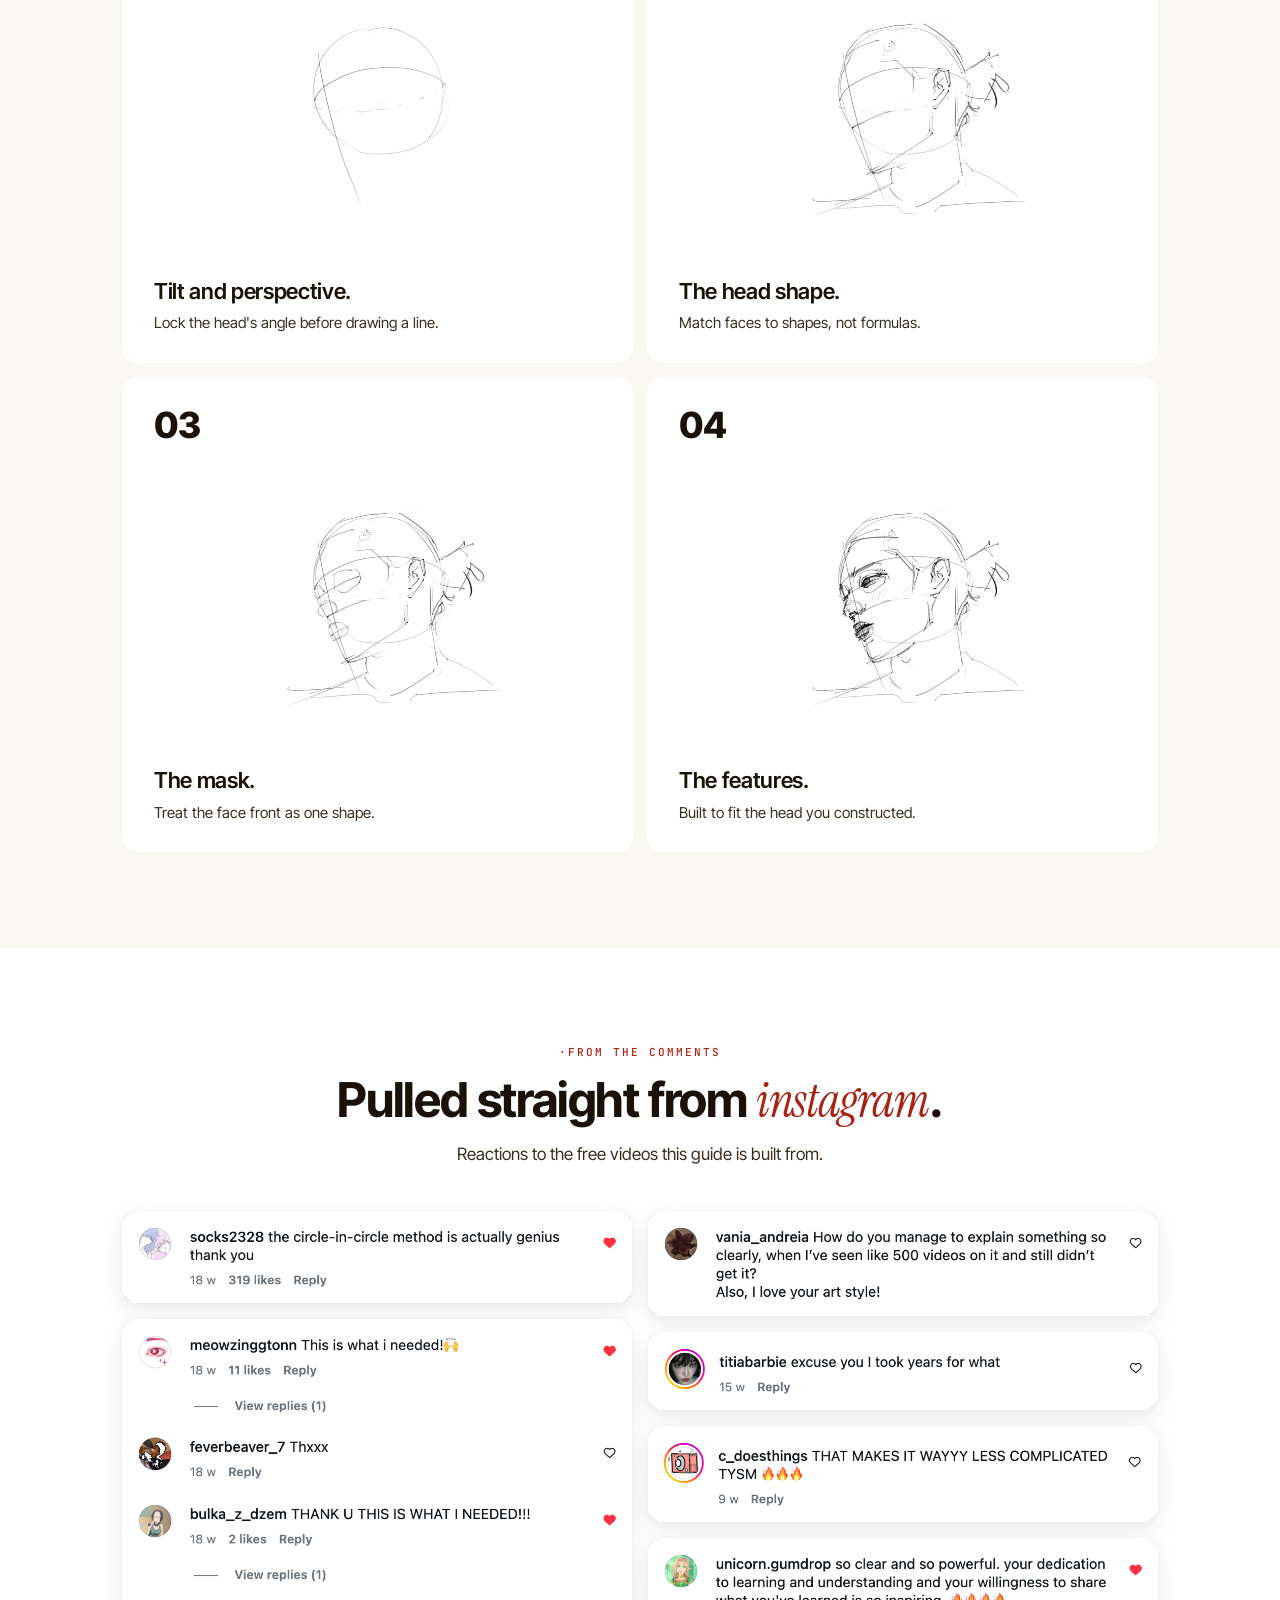
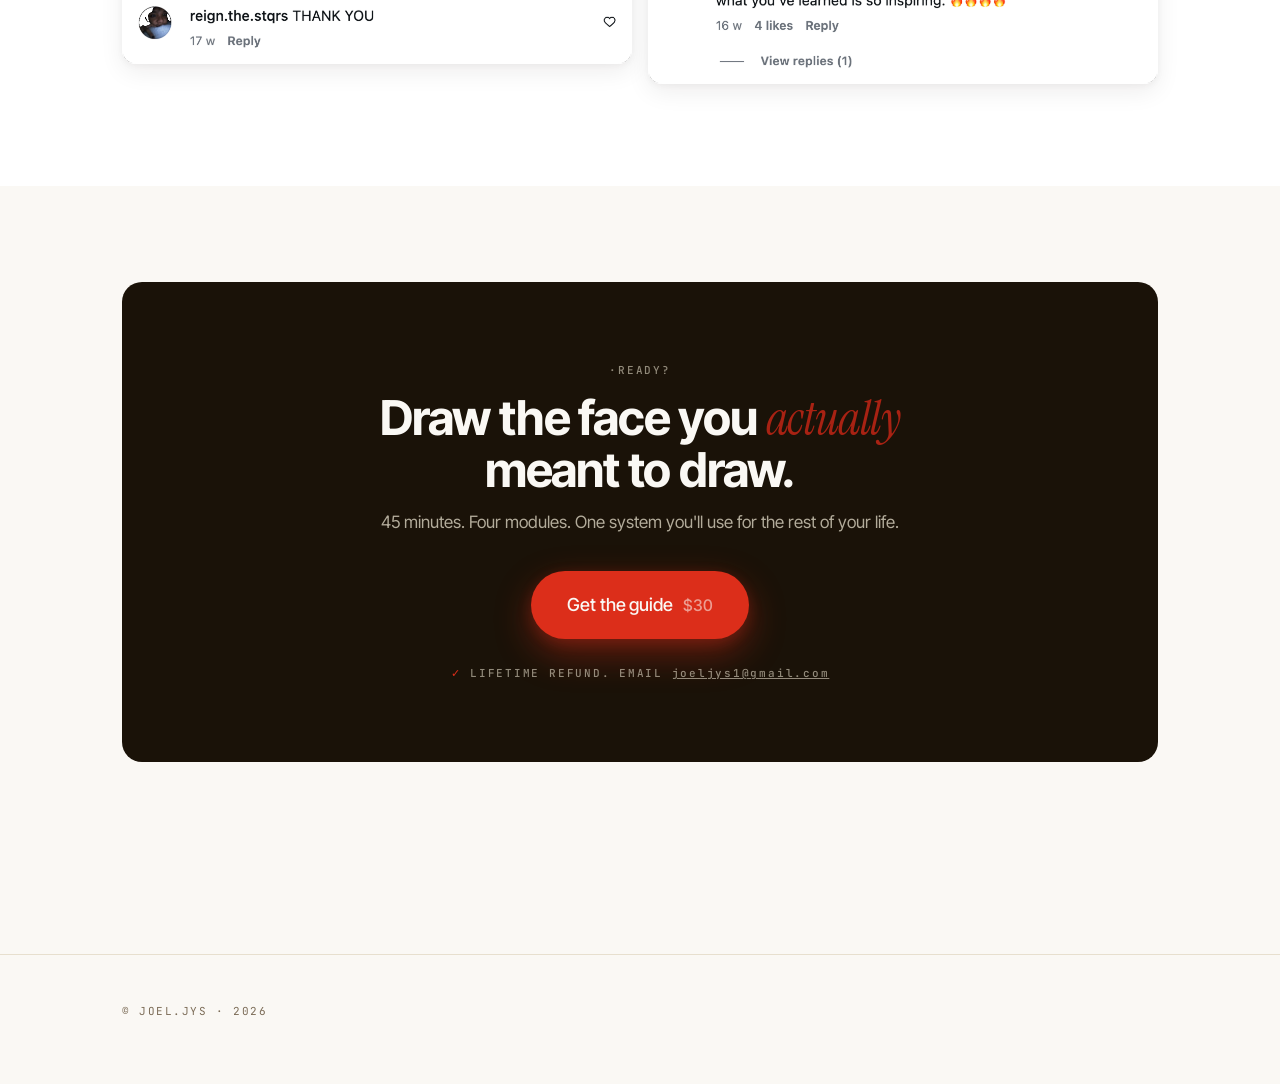
==== commit fe6515aa: "Replace waitlist with new product landing page; keep perspective-guide" ====
--- a/index.html
+++ b/index.html
@@ -1,139 +1,660 @@
-<!DOCTYPE html>
+<!doctype html>
 <html lang="en">
 <head>
-  <meta charset="UTF-8">
-  <meta name="viewport" content="width=device-width, initial-scale=1.0">
-  <meta name="description" content="join the waitlist for the face drawing breakdown — the face construction method that fixed my drawings.">
-  <meta property="og:type" content="website">
-  <meta property="og:title" content="the face drawing breakdown - waitlist">
-  <meta property="og:description" content="i figured out why your face drawings look 'off'. the face drawing breakdown teaches you how to construct faces correctly from any angle.">
-  <meta property="og:image" content="https://joeljys.com/og-image.jpg">
-  <meta property="og:url" content="https://joeljys.com">
-  <meta name="twitter:card" content="summary_large_image">
-  <meta name="twitter:title" content="the face drawing breakdown - waitlist">
-  <meta name="twitter:description" content="i figured out why your face drawings look 'off'. the face drawing breakdown shows you the construction method that fixes it.">
-  <meta name="twitter:image" content="https://joeljys.com/twitter-card.jpg">
-  <link rel="icon" type="image/png" href="favicon.png">
-  <title>the face drawing breakdown - waitlist</title>
-
-
-  <link rel="stylesheet" href="assets/css/custom.css">
+<meta charset="utf-8" />
+<meta name="viewport" content="width=device-width,initial-scale=1" />
+<title>The Face Drawing System · joel.jys</title>
+<meta name="description" content="A 45-minute video guide. The system for drawing faces that actually look right. Proportions, tilt, and likeness, built into a repeatable method." />
+<link rel="icon" type="image/png" href="/favicon.png" />
+<link rel="preconnect" href="https://fonts.googleapis.com" />
+<link rel="preconnect" href="https://fonts.gstatic.com" crossorigin />
+<link href="https://fonts.googleapis.com/css2?family=Inter+Tight:wght@400;500;600;700;800&family=Instrument+Serif:ital@0;1&family=JetBrains+Mono:wght@400;500&display=swap" rel="stylesheet" />
+<style>
+  :root {
+    --page: #faf8f4;
+    --ink: #1a1208;
+    --ink-2: #3a2e22;
+    --ink-mute: #7a6a55;
+    --rule: #e7dfce;
+    --accent: #dc2e1a;
+    --accent-deep: #a82213;
+
+    --tint-cream: #ffffff;
+    --tint-paper: #ffffff;
+  }
+  * { box-sizing: border-box; }
+  html, body { margin: 0; padding: 0; }
+  body {
+    background: var(--page);
+    color: var(--ink);
+    font-family: 'Inter Tight', 'Helvetica Neue', sans-serif;
+    font-size: 17px;
+    line-height: 1.55;
+    -webkit-font-smoothing: antialiased;
+    text-rendering: optimizeLegibility;
+  }
+  ::selection { background: var(--accent); color: var(--page); }
+  a { color: inherit; }
+
+  .display { font-family: 'Inter Tight', sans-serif; font-weight: 700; letter-spacing: -0.025em; line-height: 1.05; }
+  .italic { font-family: 'Instrument Serif', serif; font-style: italic; font-weight: 400; letter-spacing: -0.005em; }
+  .mono { font-family: 'JetBrains Mono', monospace; font-size: 11px; letter-spacing: 0.14em; text-transform: uppercase; color: var(--ink-mute); font-weight: 500; }
+
+  .wrap { max-width: 1100px; margin: 0 auto; padding: 0 32px; }
+
+  /* ─── nav ─── */
+  nav {
+    position: sticky; top: 0; z-index: 50;
+    background: color-mix(in srgb, var(--page) 90%, transparent);
+    backdrop-filter: blur(10px);
+    border-bottom: 1px solid var(--rule);
+  }
+  .nav-in {
+    max-width: 1100px; margin: 0 auto; padding: 16px 32px;
+    display: flex; align-items: center; justify-content: space-between;
+  }
+  .logo {
+    font-family: 'Inter Tight', 'Helvetica Neue', sans-serif;
+    font-size: 16px; font-weight: 600;
+    color: var(--ink); letter-spacing: -0.015em;
+    text-decoration: none;
+  }
+  .logo .dot { color: var(--accent); }
+  .btn {
+    display: inline-flex; align-items: center; gap: 10px;
+    background: var(--accent); color: var(--page);
+    border: none; cursor: pointer; text-decoration: none;
+    font-family: 'Inter Tight', sans-serif;
+    font-size: 14.5px; font-weight: 500;
+    padding: 10px 18px; border-radius: 999px;
+    transition: background .15s ease, transform .12s ease;
+    letter-spacing: -0.005em;
+    white-space: nowrap;
+  }
+  .btn:hover { background: var(--accent-deep); transform: translateY(-1px); }
+  .btn .price { opacity: 0.55; font-size: 13px; }
+  .btn-lg { font-size: 16px; padding: 14px 24px; }
+
+  /* ─── hero ─── */
+  .hero { padding: 80px 0 96px; text-align: center; background: #ffffff; }
+  .eyebrow { display: inline-flex; align-items: center; gap: 10px; margin-bottom: 28px; }
+  .eyebrow .dot { width: 6px; height: 6px; border-radius: 50%; background: var(--accent); }
+  h1.hero-h {
+    font-family: 'Inter Tight', sans-serif; font-weight: 700;
+    font-size: clamp(40px, 5.4vw, 64px); line-height: 1.05;
+    letter-spacing: -0.03em;
+    margin: 0 auto 22px; max-width: 820px;
+  }
+  h1.hero-h em { font-family: 'Instrument Serif', serif; font-style: italic; font-weight: 400; color: var(--accent-deep); letter-spacing: -0.01em; }
+  .hero-sub {
+    font-size: 19px; color: var(--ink-2);
+    max-width: 540px; margin: 0 auto 34px;
+    line-height: 1.55;
+  }
+  .hero-cta-row {
+    display: inline-flex; align-items: center; gap: 18px; margin-bottom: 0;
+  }
+  .hero-cta-row .meta { font-size: 14px; color: var(--ink-mute); }
+  .hero-cta-row .meta strong { color: var(--ink); font-weight: 600; }
+
+  /* ─── section scaffolding ─── */
+  section.s {
+    padding: 96px 0 96px;
+  }
+  .video-frame {
+    position: relative;
+    max-width: 880px;
+    margin: 0 auto;
+    border-radius: 16px;
+    overflow: hidden;
+    aspect-ratio: 16 / 9;
+    background: var(--ink);
+    box-shadow: 0 24px 60px rgba(26,18,8,0.18), 0 8px 20px rgba(26,18,8,0.08);
+  }
+  .video-frame iframe {
+    position: absolute;
+    inset: 0;
+    width: 100%; height: 100%;
+    border: 0;
+  }
+  .s-white { background: #ffffff; }
+  .s-white .test-block,
+  .s-white .module-block { background: var(--page); }
+  .sec-head {
+    text-align: center;
+    max-width: 720px; margin: 0 auto 44px;
+  }
+  .sec-eyebrow {
+    font-family: 'JetBrains Mono', monospace;
+    font-size: 11px; letter-spacing: 0.18em; text-transform: uppercase;
+    color: var(--accent-deep); font-weight: 500;
+    margin-bottom: 14px;
+  }
+  h2.sec-h {
+    font-family: 'Inter Tight', sans-serif; font-weight: 700;
+    font-size: clamp(34px, 4.2vw, 48px); line-height: 1.05;
+    letter-spacing: -0.025em;
+    margin: 0 auto 14px;
+    max-width: 640px;
+  }
+  h2.sec-h em { font-family: 'Instrument Serif', serif; font-style: italic; font-weight: 400; color: var(--accent-deep); }
+  .sec-sub {
+    font-size: 17px; color: var(--ink-2);
+    max-width: 520px; margin: 0 auto;
+    line-height: 1.55;
+  }
+
+  /* ─── blocks (the Notion thing) ─── */
+  .blocks {
+    display: grid;
+    gap: 14px;
+  }
+  .block {
+    border-radius: 16px;
+    padding: 28px 28px 28px;
+    position: relative;
+    overflow: hidden;
+  }
+  .block-cream { background: var(--tint-cream); }
+  .block-yellow { background: var(--tint-paper); }
+  .block-sage { background: var(--tint-cream); }
+  .block-clay { background: var(--tint-paper); }
+  .block-rose { background: var(--tint-paper); }
+  .block-paper { background: var(--tint-paper); }
+  .block-ink { background: var(--ink); color: var(--page); }
+  .block-ink .block-eyebrow, .block-ink .block-meta { color: rgba(244,236,217,0.65); }
+  .block-ink h3 { color: var(--page); }
+  .block-ink p { color: rgba(244,236,217,0.85); }
+
+  .block-eyebrow {
+    font-family: 'JetBrains Mono', monospace;
+    font-size: 10px; letter-spacing: 0.18em; text-transform: uppercase;
+    color: var(--ink-mute);
+    margin-bottom: 14px;
+    display: flex; align-items: center; gap: 8px;
+  }
+  .block h3 {
+    font-family: 'Inter Tight', sans-serif; font-weight: 600;
+    font-size: 22px; line-height: 1.2; letter-spacing: -0.015em;
+    margin: 0 0 8px; color: var(--ink);
+  }
+  .block h3 em { font-family: 'Instrument Serif', serif; font-style: italic; font-weight: 400; color: var(--accent-deep); }
+  .block p { margin: 0; font-size: 15.5px; line-height: 1.5; color: var(--ink-2); }
+
+  /* hero before/after as a single block */
+  .hero-block {
+    margin-top: 64px;
+    background: var(--page);
+    border-radius: 18px;
+    padding: 28px;
+  }
+  .hero-block .ba {
+    display: grid; grid-template-columns: 1fr 1fr; gap: 16px;
+  }
+  .hero-block .pane {
+    background: var(--page);
+    border-radius: 12px;
+    aspect-ratio: 4/4.6;
+    position: relative;
+    display: flex; align-items: center; justify-content: center;
+    overflow: hidden;
+  }
+  .hero-block .pane.before { background: #ffffff; }
+  .hero-block .pane.after  { background: var(--ink); }
+  .hero-block .pane svg { width: 65%; max-height: 75%; }
+  .hero-block .pane img { width: 100%; height: 100%; object-fit: cover; display: block; }
+  .pane-tag {
+    position: absolute; top: 14px; left: 14px;
+    font-family: 'JetBrains Mono', monospace;
+    font-size: 10px; letter-spacing: 0.16em; text-transform: uppercase;
+    background: var(--page); color: var(--ink);
+    padding: 5px 9px; border-radius: 6px; font-weight: 500;
+  }
+  .pane.after .pane-tag { background: var(--accent); color: var(--page); }
+  .pane-meta {
+    position: absolute; bottom: 14px; left: 14px; right: 14px;
+    display: flex; justify-content: space-between;
+    font-family: 'JetBrains Mono', monospace;
+    font-size: 9.5px; letter-spacing: 0.14em; text-transform: uppercase;
+    color: var(--ink-mute);
+  }
+  .pane.after .pane-meta { color: rgba(244,236,217,0.55); }
+  .hero-block .caption {
+    margin-top: 18px;
+    text-align: center;
+    font-size: 14px; color: var(--ink-mute);
+  }
+
+  /* social pill row (subtle, after hero) */
+  .social-row {
+    display: flex; justify-content: center; align-items: center; gap: 10px;
+    margin-top: 36px;
+    flex-wrap: wrap;
+  }
+  .social-pill {
+    display: inline-flex; align-items: center; gap: 8px;
+    padding: 9px 14px; border-radius: 999px;
+    background: var(--page); border: 1px solid var(--rule);
+    text-decoration: none; color: var(--ink);
+    font-size: 14px;
+    transition: border-color .15s ease, transform .12s ease;
+  }
+  .social-pill:hover { border-color: var(--ink); transform: translateY(-1px); }
+  .social-pill svg { width: 14px; height: 14px; }
+  .social-pill .count { font-weight: 600; }
+  .social-pill .plat { color: var(--ink-mute); }
+
+  /* ─── STORY timeline ─── */
+  .timeline-blocks {
+    display: grid;
+    grid-template-columns: 1fr 1fr 1fr;
+    gap: 14px;
+  }
+  .timeline-block {
+    background: #fff;
+    border-radius: 16px;
+    padding: 32px 30px 30px;
+    display: flex; flex-direction: column;
+    position: relative;
+  }
+  .timeline-block-head {
+    display: flex; align-items: baseline; justify-content: space-between;
+    margin-bottom: 22px;
+  }
+  .timeline-num {
+    font-family: 'Inter Tight', sans-serif;
+    font-weight: 800; font-size: 38px; line-height: 0.9;
+    letter-spacing: -0.04em;
+    color: var(--accent);
+  }
+  .timeline-label {
+    font-family: 'JetBrains Mono', monospace;
+    font-size: 10px; letter-spacing: 0.18em; text-transform: uppercase;
+    color: var(--ink-mute); font-weight: 500;
+  }
+  .timeline-h {
+    font-family: 'Inter Tight', sans-serif; font-weight: 600;
+    font-size: 22px; line-height: 1.22; letter-spacing: -0.015em;
+    margin: 0 0 12px; color: var(--ink);
+  }
+  .timeline-h em {
+    font-family: 'Instrument Serif', serif; font-style: italic;
+    font-weight: 400; color: var(--accent-deep);
+  }
+  .timeline-block p {
+    margin: 0; font-size: 15px; line-height: 1.55; color: var(--ink-2);
+  }
+  .timeline-block::after {
+    content: "→";
+    position: absolute; top: 50%; right: -22px;
+    transform: translateY(-50%);
+    font-family: 'Instrument Serif', serif;
+    font-size: 22px; color: var(--accent);
+    z-index: 1;
+  }
+  .timeline-block:last-child::after { display: none; }
+
+  /* ─── MODULES blocks layout ─── */
+  .modules-blocks {
+    display: grid;
+    grid-template-columns: 1fr 1fr;
+    gap: 14px;
+  }
+  .module-block {
+    border-radius: 16px;
+    padding: 32px 32px 28px;
+    display: flex; flex-direction: column;
+    min-height: 460px;
+  }
+  .module-block-head {
+    display: flex; justify-content: space-between; align-items: baseline;
+    margin-bottom: 22px;
+  }
+  .module-block-num {
+    font-family: 'Inter Tight', sans-serif;
+    font-weight: 800; font-size: 36px; line-height: 0.9;
+    letter-spacing: -0.04em; color: var(--ink);
+  }
+  .module-block-illu {
+    height: 280px;
+    margin: 0 -20px 24px;
+    display: flex; align-items: center; justify-content: center;
+  }
+  .module-block-illu svg { height: 100%; width: auto; max-width: 90%; }
+  .module-block-illu img { height: 100%; width: 100%; object-fit: contain; display: block; }
+  .module-block h3 {
+    font-family: 'Inter Tight', sans-serif; font-weight: 600;
+    font-size: 22px; line-height: 1.2; letter-spacing: -0.015em;
+    margin: 0 0 8px; color: var(--ink);
+  }
+  .module-block h3 em { font-family: 'Instrument Serif', serif; font-style: italic; font-weight: 400; color: var(--accent-deep); }
+  .module-block p {
+    margin: 0; font-size: 15px; line-height: 1.5; color: var(--ink-2);
+  }
+
+  /* included strip */
+  .incl-block {
+    margin-top: 14px;
+    background: var(--page);
+    border: 1.5px dashed var(--rule);
+    border-radius: 16px;
+    padding: 22px 28px;
+    display: flex; gap: 32px; flex-wrap: wrap;
+    justify-content: center;
+  }
+  .incl-block .item { display: flex; align-items: center; gap: 10px; font-size: 14.5px; color: var(--ink-2); }
+  .incl-block .item .plus { color: var(--accent-deep); font-weight: 700; font-size: 18px; }
+
+  /* ─── TESTIMONIALS · instagram screenshots ─── */
+  .testimonial-shots {
+    column-count: 2;
+    column-gap: 16px;
+  }
+  .testimonial-shots .shot {
+    break-inside: avoid;
+    margin: 0 0 16px;
+    display: block;
+    border-radius: 14px;
+    overflow: hidden;
+    background: #fff;
+    box-shadow: 0 8px 24px rgba(26,18,8,0.07), 0 2px 6px rgba(26,18,8,0.04);
+  }
+  .testimonial-shots .shot img {
+    display: block;
+    width: 100%;
+    height: auto;
+  }
+  @media (max-width: 720px) {
+    .testimonial-shots { column-count: 1; }
+  }
+
+  /* ─── final cta · dark block ─── */
+  .final-block {
+    background: var(--ink);
+    border-radius: 20px;
+    padding: 80px 40px;
+    text-align: center;
+  }
+  .final-block .sec-head { margin-bottom: 36px; }
+  .final-block .sec-eyebrow { color: rgba(244,236,217,0.55); }
+  .final-block .sec-h { color: var(--page); }
+  .final-block .sec-sub { color: rgba(244,236,217,0.7); }
+  .final-actions { text-align: center; }
+  .btn-hero {
+    font-size: 18px;
+    padding: 20px 36px;
+    box-shadow: 0 14px 36px rgba(220,46,26,0.4), 0 4px 14px rgba(220,46,26,0.22);
+    transition: background .15s ease, transform .15s ease, box-shadow .2s ease;
+  }
+  .btn-hero:hover {
+    transform: translateY(-2px);
+    box-shadow: 0 20px 44px rgba(220,46,26,0.5), 0 6px 18px rgba(220,46,26,0.3);
+  }
+  .btn-hero .price { font-size: 16px; }
+  .final-refund {
+    margin: 26px 0 0;
+    font-family: 'JetBrains Mono', monospace;
+    font-size: 11px; letter-spacing: 0.16em; text-transform: uppercase;
+    color: rgba(244,236,217,0.55); font-weight: 500;
+  }
+  .final-refund::before { content: "✓ "; color: var(--accent); }
+  .final-refund a { color: inherit; text-transform: none; text-decoration: underline; }
+  .final-refund a:hover { color: var(--page); }
+
+  /* footer */
+  footer {
+    padding: 48px 0 64px; margin-top: 96px;
+    border-top: 1px solid var(--rule);
+  }
+  .foot {
+    max-width: 1100px; margin: 0 auto; padding: 0 32px;
+    display: flex; justify-content: space-between; align-items: center;
+    font-family: 'JetBrains Mono', monospace;
+    font-size: 11px; letter-spacing: 0.14em; text-transform: uppercase;
+    color: var(--ink-mute);
+  }
+
+  @media (max-width: 860px) {
+    .timeline-blocks, .modules-blocks, .test-blocks, .hero-block .ba {
+      grid-template-columns: 1fr;
+    }
+    .timeline-block::after { display: none; }
+    .final-block { padding: 56px 24px; border-radius: 16px; }
+    section.s { padding: 64px 0 64px; }
+    .hero { padding: 56px 0 32px; }
+    .hero-block { padding: 18px; margin-top: 40px; }
+    .module-block { min-height: 380px; }
+    .module-block-illu { height: 220px; }
+  }
+</style>
 </head>
 <body>
 
-  <!-- NAV -->
-  <nav class="pill-nav">
-    <div class="pill-nav-inner">
-      <a href="https://joeljys.com" class="brand">joel.jys</a>
-      <div class="nav-links">
-        <a href="#waitlist" class="nav-link nav-link-accent">Waitlist</a>
-      </div>
-    </div>
-  </nav>
-
-  <!-- ============ HERO ============ -->
-  <section class="hero">
-    <div class="hero-fade">
-      <div class="hero-text">
-        <h1 class="hero-title">
-          <span>the face drawing</span>
-          <span class="hero-title-sub"><strong>breakdown</strong></span>
-        </h1>
-        <p class="hero-sub">
-          here's a sneak peek:
-        </p>
-      </div>
-      <div class="hero-video-wrap">
-        <iframe width="560" height="315" src="https://www.youtube.com/embed/fJEwE0bMt4Y?si=ItxbrLTbiFa2AALM" title="YouTube video player" frameborder="0" allow="accelerometer; autoplay; clipboard-write; encrypted-media; gyroscope; picture-in-picture; web-share" referrerpolicy="strict-origin-when-cross-origin" allowfullscreen style="border-radius: 8px; width: 100%; aspect-ratio: 16/9; height: auto;"></iframe>
-      </div>
-      <div class="hero-text">
-        <p class="hero-sub">
-          launching soon. waitlist members get an <strong>exclusive early bird discount</strong>.
-        </p>
-        <a href="#waitlist" class="btn">
-          save my spot <span class="btn-arrow">→</span>
-        </a>
-        <p class="hero-micro">free to join, no payment required</p>
-      </div>
-    </div>
-  </section>
-
-  <!-- ============ WHAT'S INSIDE ============ -->
-  <section class="learn">
-    <div class="learn-inner">
-      <h2>what you'll learn</h2>
-      <p style="color: var(--mid); margin-bottom: 1.5rem;">this is a <strong style="color: var(--fg);">construction course</strong> — you'll learn how to build the structure of a face correctly from any angle. not rendering, not shading — the foundation that makes everything else possible.</p>
-      <ul class="learn-list">
-        <li><strong>perspective & tilt</strong>: how to capture 3D on a flat page using guidelines — the step most people skip</li>
-        <li><strong>the head shape</strong>: proportions, jaw, and the overlay study method that builds real understanding</li>
-        <li><strong>the mask</strong>: placing big shapes for eye sockets, nose, and mouth before touching any details</li>
-        <li><strong>eyes</strong>: guideline placement, perspective warping, and seeing the eye as a 3D ball</li>
-        <li><strong>nose & lips</strong>: simplified sphere construction that works from any angle</li>
-      </ul>
-    </div>
-  </section>
-
-  <!-- ============ WAITLIST ============ -->
-  <section id="waitlist" class="waitlist">
-    <div class="waitlist-inner">
-      <div class="waitlist-content">
-        <h2>join the waitlist</h2>
-        <p class="waitlist-desc">the breakdown drops soon. join the waitlist to lock in the early bird price before it goes up.</p>
-        <p class="waitlist-urgency">early bird pricing won't be available after launch.</p>
-      </div>
-      <div class="waitlist-form">
-        <div class="kit-form-container">
-          <script src="https://f.convertkit.com/ckjs/ck.5.js"></script>
-          <form action="https://app.kit.com/forms/9242110/subscriptions" class="seva-form formkit-form" method="post" data-sv-form="9242110" data-uid="a7ae5dab92" data-format="inline" data-version="5" data-options="{&quot;settings&quot;:{&quot;after_subscribe&quot;:{&quot;action&quot;:&quot;redirect&quot;,&quot;redirect_url&quot;:&quot;https://joeljys.com/thank-you&quot;}},&quot;version&quot;:&quot;5&quot;}">
-            <div data-style="clean">
-              <ul class="formkit-alert formkit-alert-error" data-element="errors" data-group="alert"></ul>
-              <div data-element="fields" data-stacked="false" class="seva-fields formkit-fields">
-                <div class="formkit-field">
-                  <input class="formkit-input" name="email_address" aria-label="Email Address" placeholder="Email Address" required="" type="email" style="color: rgb(0, 0, 0); border-color: rgb(227, 227, 227); border-radius: 4px; font-weight: 400;">
-                </div>
-                <button data-element="submit" class="formkit-submit formkit-submit" style="color: rgb(255, 255, 255); background-color: rgb(22, 119, 190); border-radius: 4px; font-weight: 400;">
-                  <div class="formkit-spinner"><div></div><div></div><div></div></div>
-                  <span>Save my spot</span>
-                </button>
-              </div>
-            </div>
-          </form>
-        </div>
-        <p class="waitlist-fine">just your email. unsubscribe anytime.</p>
-      </div>
-    </div>
-  </section>
-
-  <!-- ============ FAQ ============ -->
-  <section class="faq">
-    <div class="faq-inner">
-      <h2>questions?</h2>
-      <div class="faq-list">
-        <details class="faq-item">
-          <summary class="faq-q">is this for beginners?</summary>
-          <p class="faq-a">yes. if you can draw basic shapes, you can follow this. it's designed for anyone who struggles with faces — whether you're brand new or you've been drawing for years and still can't get them right.</p>
-        </details>
-        <details class="faq-item">
-          <summary class="faq-q">do i need special equipment?</summary>
-          <p class="faq-a">nope. pencil and paper, or any digital drawing app. the method works regardless of your tools.</p>
-        </details>
-      </div>
-    </div>
-  </section>
-
-  <!-- ============ FOOTER ============ -->
-  <footer class="footer">
-    <div class="footer-inner">
-      <div class="footer-left">
-        <div class="footer-logo">joel.jys</div>
-        <p class="footer-tagline">teaching you how to draw faces that actually look like people.</p>
-      </div>
-      <nav class="footer-links">
-        <a href="#waitlist">Breakdown Waitlist</a>
-      </nav>
-    </div>
-    <p class="footer-copy">&copy; 2026 joel.jys</p>
-  </footer>
+<svg style="position:absolute;width:0;height:0" aria-hidden="true">
+  <defs>
+    <filter id="wob" x="-5%" y="-5%" width="110%" height="110%">
+      <feTurbulence type="fractalNoise" baseFrequency="0.025" numOctaves="2" seed="6"/>
+      <feDisplacementMap in="SourceGraphic" scale="2.2"/>
+    </filter>
+  </defs>
+</svg>
+
+<!-- ─── NAV ─── -->
+<nav>
+  <div class="nav-in">
+    <a href="#" class="logo">joel<span class="dot">.</span>jys</a>
+    <a href="https://stan.store/joeljys/p/the-face-drawing-system" class="btn">get the guide <span class="price">$30</span></a>
+  </div>
+</nav>
+
+<!-- ─── HERO ─── -->
+<header class="hero">
+  <div class="wrap">
+    <div class="eyebrow"><span class="dot"></span><span class="mono">A 45-MINUTE VIDEO GUIDE</span></div>
+    <h1 class="hero-h">The system for drawing faces<br/>that <em>actually</em> look right.</h1>
+    <p class="hero-sub">What you'd figure out on your own in five years, in 45 minutes.</p>
+    <div class="hero-cta-row">
+      <a href="https://stan.store/joeljys/p/the-face-drawing-system" class="btn btn-lg">get the guide <span class="price">$30</span></a>
+    </div>
+
+    <div class="hero-block">
+      <div class="ba">
+        <div class="pane before">
+          <span class="pane-tag">Before</span>
+          <img src="assets/transformation illustrations/hero-before.png" alt="Face drawing before the system" />
+          <div class="pane-meta"><span>3 yrs drawing</span><span>unstructured</span></div>
+        </div>
+        <div class="pane after">
+          <span class="pane-tag">After + system</span>
+          <img src="assets/transformation illustrations/hero-after.png" alt="Face drawing after the system" />
+          <div class="pane-meta"><span>years later</span><span style="color:var(--accent)">+ system</span></div>
+        </div>
+      </div>
+      <div class="caption">Same artist · same reference · before &amp; after the system</div>
+    </div>
+
+    <div class="social-row">
+      <a href="#" class="social-pill">
+        <svg viewBox="0 0 24 24" fill="none" stroke="currentColor" stroke-width="2"><rect x="3" y="3" width="18" height="18" rx="5"/><circle cx="12" cy="12" r="4"/><circle cx="17.5" cy="6.5" r="0.8" fill="currentColor"/></svg>
+        <span class="count">36.6K</span><span class="plat">/ instagram</span>
+      </a>
+      <a href="#" class="social-pill">
+        <svg viewBox="0 0 24 24" fill="none" stroke="currentColor" stroke-width="2"><rect x="2.5" y="6" width="19" height="12" rx="3"/><path d="M10 9.5 L15 12 L10 14.5 Z" fill="currentColor" stroke="none"/></svg>
+        <span class="count">22.5K</span><span class="plat">/ youtube</span>
+      </a>
+      <a href="#" class="social-pill">
+        <svg viewBox="0 0 24 24" fill="none" stroke="currentColor" stroke-width="2"><path d="M14 3 V14.5 a3.5 3.5 0 1 1 -3.5 -3.5"/><path d="M14 3 c0.5 2.5 2.5 4 5 4"/></svg>
+        <span class="count">8.5K</span><span class="plat">/ tiktok</span>
+      </a>
+    </div>
+  </div>
+</header>
+
+<!-- ─── STORY ─── -->
+<section class="s">
+  <div class="wrap">
+    <div class="sec-head">
+      <div class="sec-eyebrow">·THE STORY</div>
+      <h2 class="sec-h">How the system <em>came to be</em>.</h2>
+      <p class="sec-sub">Three years of getting it wrong. Then a year of figuring out why.</p>
+    </div>
+
+    <div class="timeline-blocks">
+
+      <div class="timeline-block">
+        <div class="timeline-block-head">
+          <span class="timeline-num">01</span>
+          <span class="timeline-label">Problem</span>
+        </div>
+        <h3 class="timeline-h">Every face I drew looked <em>wrong</em>.</h3>
+        <p>I could tell something was off. Eyes too far apart, jaw not sitting right. But I couldn't name what.</p>
+      </div>
+
+      <div class="timeline-block">
+        <div class="timeline-block-head">
+          <span class="timeline-num">02</span>
+          <span class="timeline-label">Pivot</span>
+        </div>
+        <h3 class="timeline-h">So I changed my whole <em>approach</em>.</h3>
+        <p>Broke down hundreds of artists I admired. Looked for the same handful of decisions in every face that worked.</p>
+      </div>
+
+      <div class="timeline-block">
+        <div class="timeline-block-head">
+          <span class="timeline-num">03</span>
+          <span class="timeline-label">Payoff</span>
+        </div>
+        <h3 class="timeline-h">I built those decisions into a <em>system</em>.</h3>
+        <p>A checklist that runs before any rendering. The first face I drew with it looked right. So did the second.</p>
+      </div>
+
+    </div>
+  </div>
+</section>
+
+<!-- ─── PREVIEW VIDEO ─── -->
+<section class="s s-white">
+  <div class="wrap">
+    <div class="sec-head">
+      <div class="sec-eyebrow">·PREVIEW</div>
+      <h2 class="sec-h">Watch the <em>intro</em>.</h2>
+    </div>
+
+    <div class="video-frame">
+      <iframe
+        src="https://www.youtube.com/embed/fJEwE0bMt4Y?si=wOFcQxXp7G-VI9zp"
+        title="The Face Drawing System: Intro"
+        loading="lazy"
+        allow="accelerometer; autoplay; clipboard-write; encrypted-media; gyroscope; picture-in-picture; web-share"
+        referrerpolicy="strict-origin-when-cross-origin"
+        allowfullscreen></iframe>
+    </div>
+  </div>
+</section>
+
+<!-- ─── WHAT'S INSIDE ─── -->
+<section class="s">
+  <div class="wrap">
+    <div class="sec-head">
+      <div class="sec-eyebrow">·WHAT'S INSIDE</div>
+      <h2 class="sec-h">Four modules. <em>One system</em>.</h2>
+      <p class="sec-sub">Built around the four things that actually go wrong. Not another "draw a circle and a cross."</p>
+    </div>
+
+    <div class="modules-blocks">
+
+      <div class="module-block block-cream">
+        <div class="module-block-head">
+          <span class="module-block-num">01</span>
+        </div>
+        <div class="module-block-illu">
+          <img src="assets/module illustrations/module-tilt.png" alt="Tilt and perspective illustration" />
+        </div>
+        <h3>Tilt and perspective.</h3>
+        <p>Lock the head's angle before drawing a line.</p>
+      </div>
+
+      <div class="module-block block-yellow">
+        <div class="module-block-head">
+          <span class="module-block-num">02</span>
+        </div>
+        <div class="module-block-illu">
+          <img src="assets/module illustrations/module-shape.png" alt="Head shape illustration" />
+        </div>
+        <h3>The head shape.</h3>
+        <p>Match faces to shapes, not formulas.</p>
+      </div>
+
+      <div class="module-block block-sage">
+        <div class="module-block-head">
+          <span class="module-block-num">03</span>
+        </div>
+        <div class="module-block-illu">
+          <img src="assets/module illustrations/module-mask.png" alt="The mask illustration" />
+        </div>
+        <h3>The mask.</h3>
+        <p>Treat the face front as one shape.</p>
+      </div>
+
+      <div class="module-block block-clay">
+        <div class="module-block-head">
+          <span class="module-block-num">04</span>
+        </div>
+        <div class="module-block-illu">
+          <img src="assets/module illustrations/module-features.png" alt="The features illustration" />
+        </div>
+        <h3>The features.</h3>
+        <p>Built to fit the head you constructed.</p>
+      </div>
+
+    </div>
+
+  </div>
+</section>
+
+<!-- ─── TESTIMONIALS ─── -->
+<section class="s s-white">
+  <div class="wrap">
+    <div class="sec-head">
+      <div class="sec-eyebrow">·FROM THE COMMENTS</div>
+      <h2 class="sec-h">Pulled straight from <em>instagram</em>.</h2>
+      <p class="sec-sub">Reactions to the free videos this guide is built from.</p>
+    </div>
+
+    <div class="testimonial-shots">
+      <div class="shot"><img src="assets/instagram comments/socks2328-circle-in-circle.png" alt="@socks2328: the circle-in-circle method is actually genius thank you" /></div>
+      <div class="shot"><img src="assets/instagram comments/group-stack.png" alt="Multiple commenters thanking Joel for the videos" /></div>
+      <div class="shot"><img src="assets/instagram comments/vania-andreia-500-videos.png" alt="@vania_andreia: How do you manage to explain something so clearly" /></div>
+      <div class="shot"><img src="assets/instagram comments/titiabarbie-took-years.png" alt="@titiabarbie: excuse you I took years for what" /></div>
+      <div class="shot"><img src="assets/instagram comments/c-doesthings-less-complicated.png" alt="@c_doesthings: THAT MAKES IT WAYYY LESS COMPLICATED" /></div>
+      <div class="shot"><img src="assets/instagram comments/unicorn-gumdrop-inspiring.png" alt="@unicorn.gumdrop: so clear and so powerful, your dedication is so inspiring" /></div>
+    </div>
+  </div>
+</section>
+
+<!-- ─── FINAL ─── -->
+<section class="s" id="buy">
+  <div class="wrap">
+    <div class="final-block">
+      <div class="sec-head">
+        <div class="sec-eyebrow">·READY?</div>
+        <h2 class="sec-h">Draw the face you <em>actually</em> meant to draw.</h2>
+        <p class="sec-sub">45 minutes. Four modules. One system you'll use for the rest of your life.</p>
+      </div>
+
+      <div class="final-actions">
+        <a href="https://stan.store/joeljys/p/the-face-drawing-system" class="btn btn-lg btn-hero">Get the guide <span class="price">$30</span></a>
+        <p class="final-refund">Lifetime refund. Email <a href="mailto:joeljys1@gmail.com">joeljys1@gmail.com</a></p>
+      </div>
+    </div>
+  </div>
+</section>
+
+<footer>
+  <div class="foot">
+    <span>© joel.jys · 2026</span>
+  </div>
+</footer>
 
 </body>
 </html>
